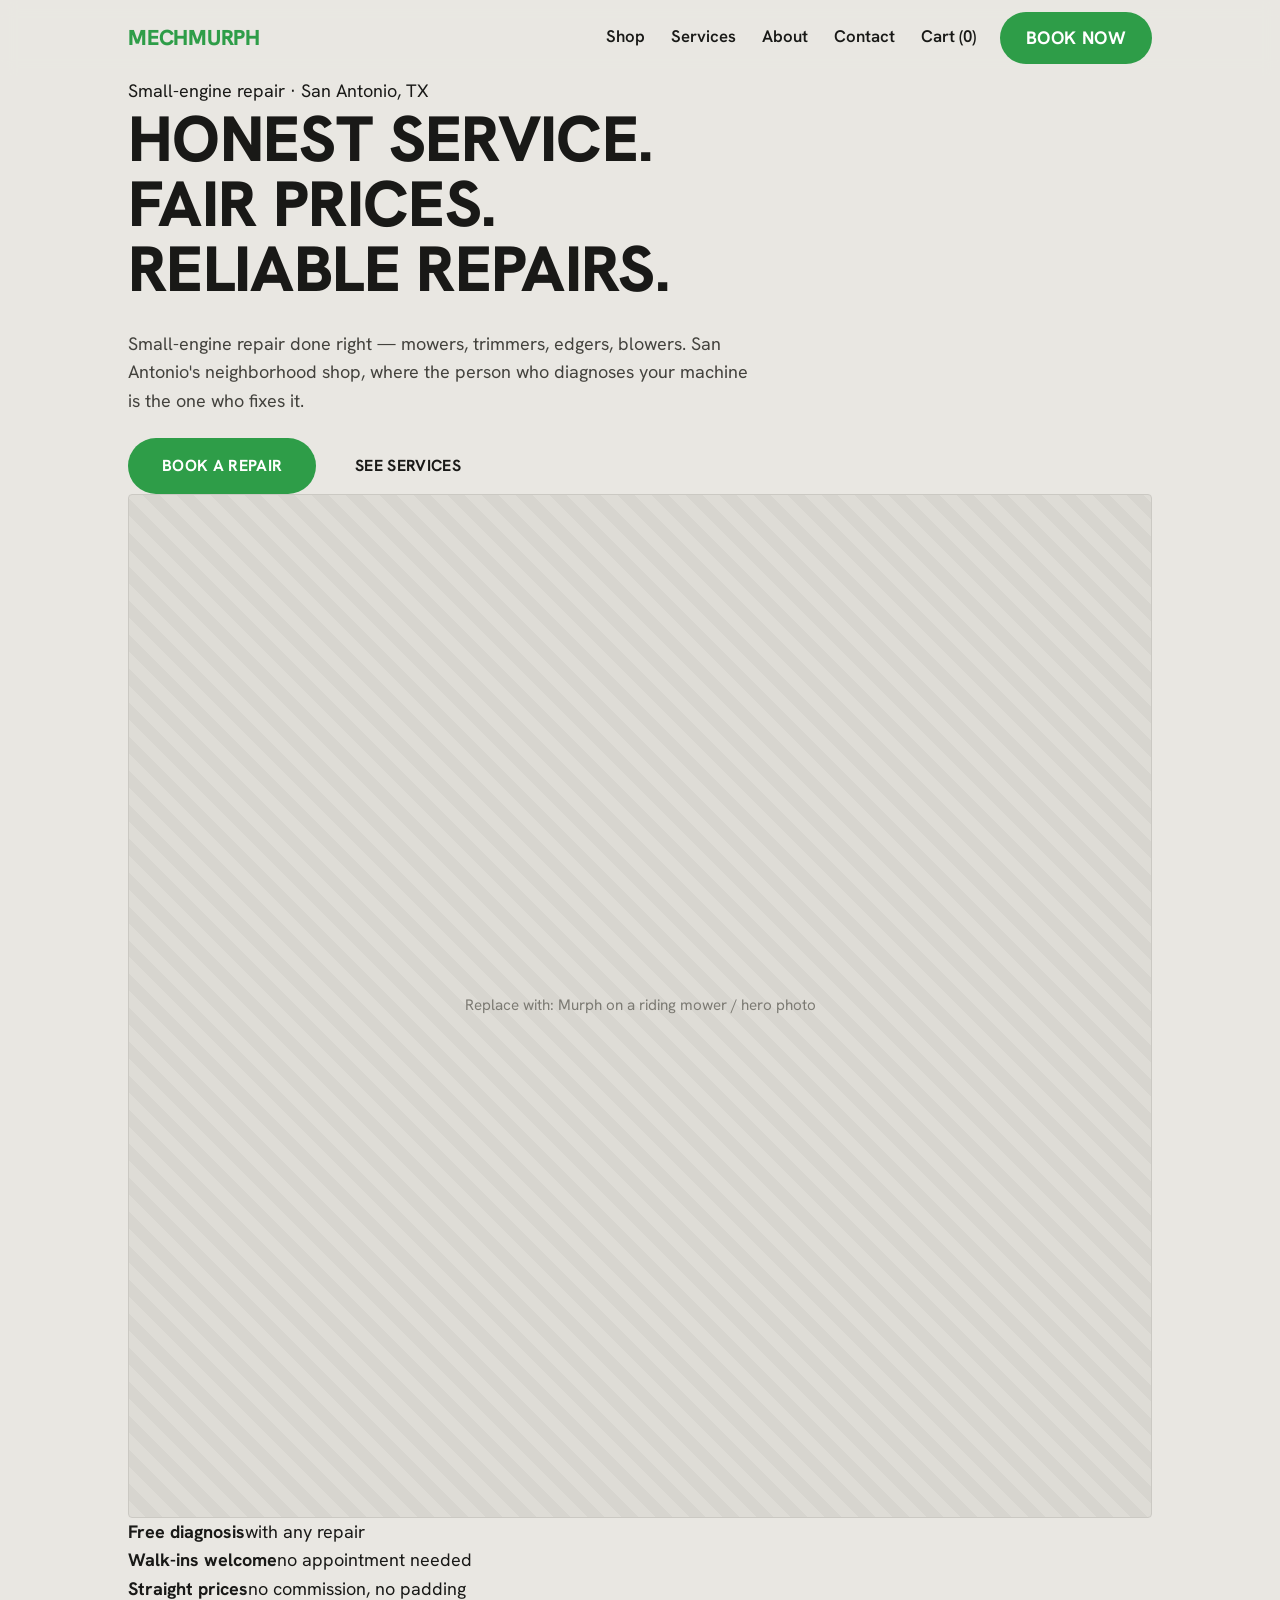
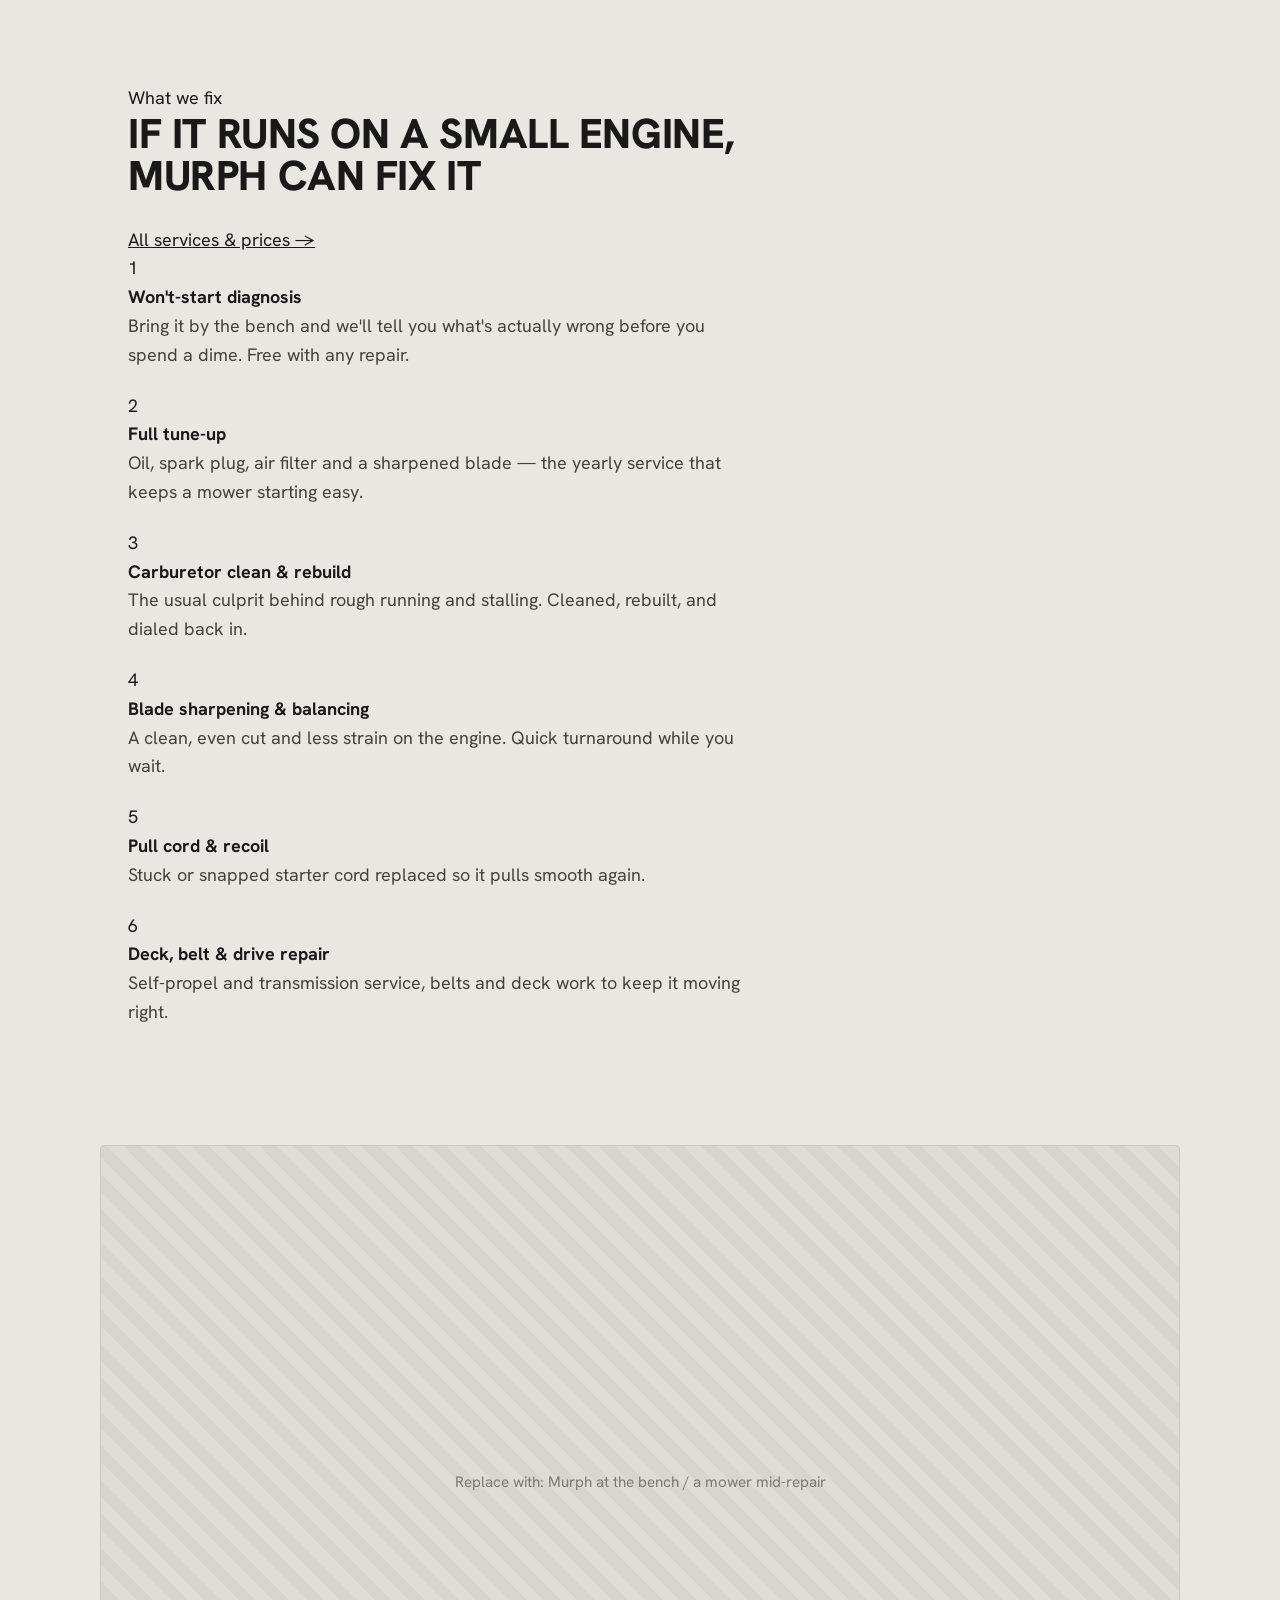
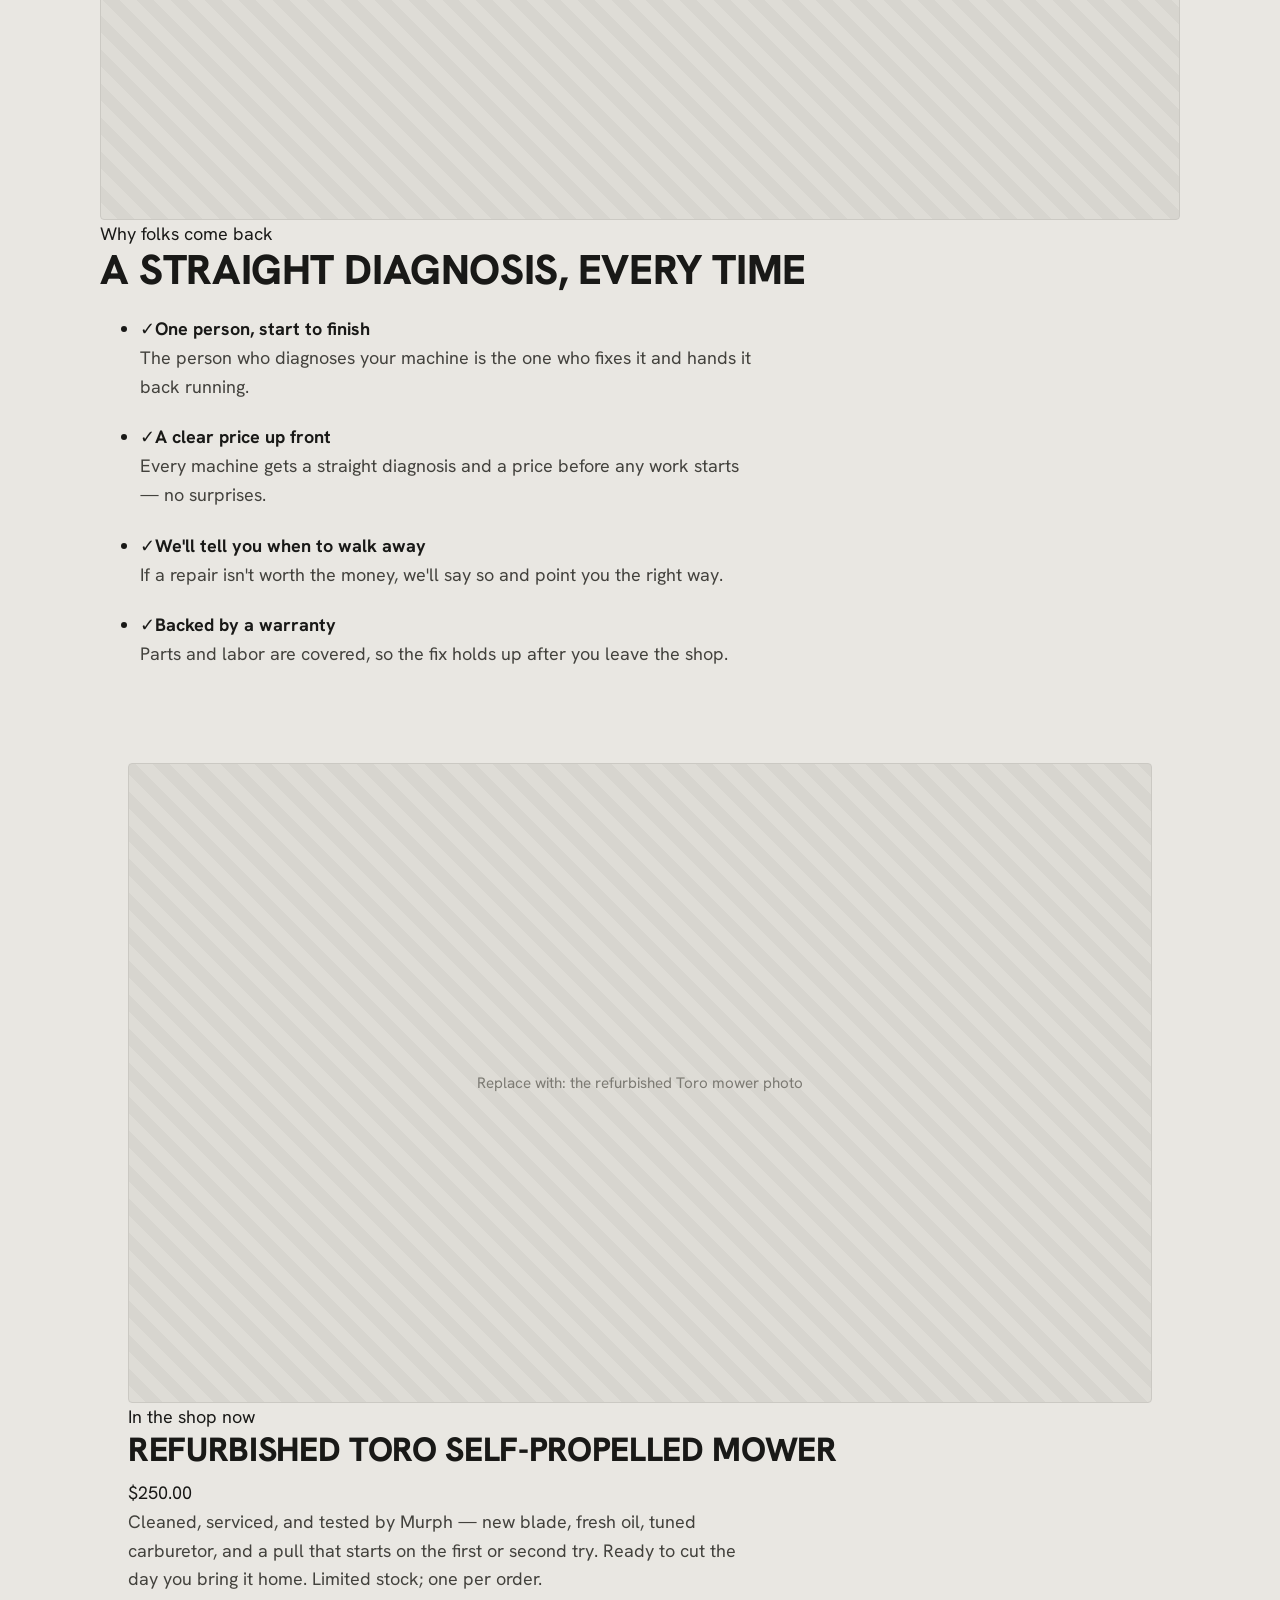
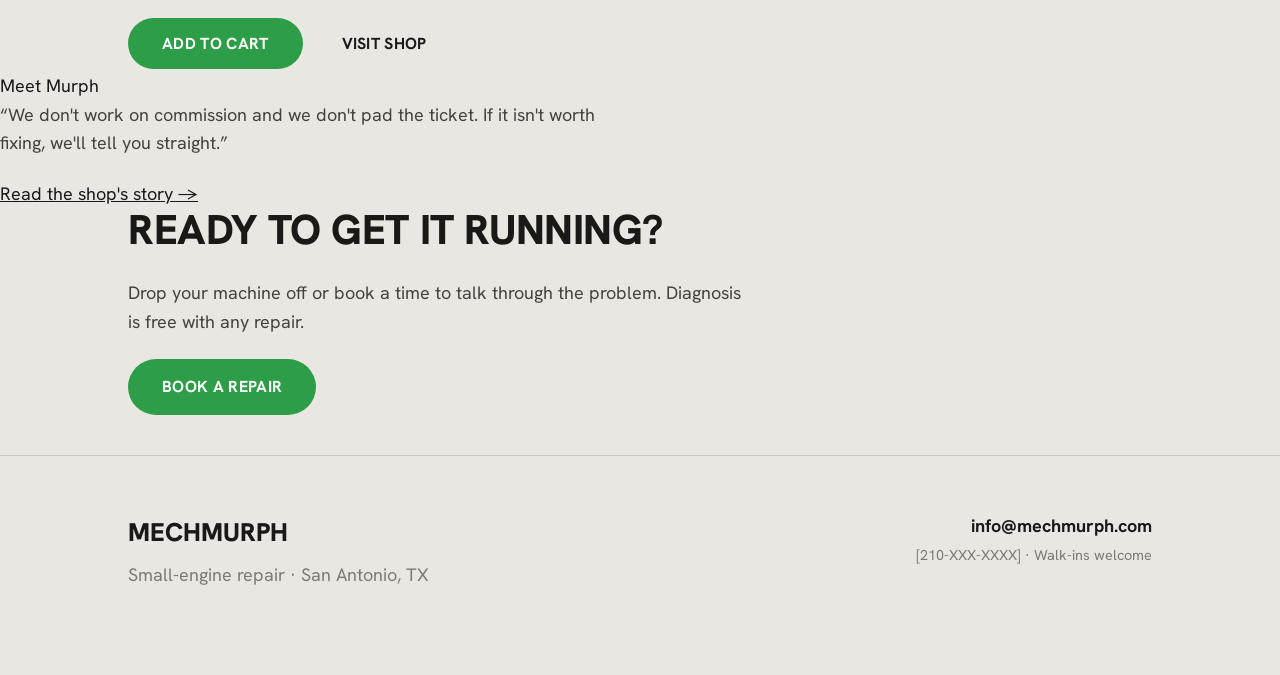
==== index.html @ 06e9da21 "Add files via upload" ====
<!DOCTYPE html>
<html lang="en">
<head>
  <meta charset="UTF-8" />
  <meta name="viewport" content="width=device-width, initial-scale=1.0" />
  <title>MechMurph — Small Engine Repair · San Antonio, TX</title>
  <meta name="description" content="Honest small-engine repair in San Antonio. Mowers, trimmers, blowers — fair prices, reliable work. Book a repair with Murph." />
  <link rel="preconnect" href="https://fonts.googleapis.com" />
  <link rel="preconnect" href="https://fonts.gstatic.com" crossorigin />
  <link href="https://fonts.googleapis.com/css2?family=Hanken+Grotesk:wght@400;500;600;700;800;900&display=swap" rel="stylesheet" />
  <link rel="stylesheet" href="css/styles.css" />
</head>
<body>

  <!-- ===== HEADER (same on every page) ===== -->
  <header class="site-header">
    <div class="header-inner">
      <a class="brand is-active" href="index.html">MECHMURPH</a>
      <nav class="nav" id="nav">
        <a href="shop.html">Shop</a>
        <a href="services.html">Services</a>
        <a href="about.html">About</a>
        <a href="contact.html">Contact</a>
        <a class="cart-link" href="cart.html">Cart (0)</a>
      </nav>
      <a class="btn-book" href="appointments.html">Book now</a>
      <button class="menu-toggle" data-menu-toggle aria-label="Menu" aria-expanded="false">&#9776;</button>
    </div>
  </header>

  <!-- ===== HERO ===== -->
  <section class="hero wrap">
    <div class="hero-grid">
      <div>
        <span class="badge">Small-engine repair · San Antonio, TX</span>
        <h1>Honest service.<br />Fair prices.<br /><span class="accent">Reliable repairs.</span></h1>
        <p class="hero-lead">Small-engine repair done right — mowers, trimmers, edgers, blowers. San Antonio's neighborhood shop, where the person who diagnoses your machine is the one who fixes it.</p>
        <div class="btn-row">
          <a class="btn btn-green" href="appointments.html">Book a repair</a>
          <a class="btn btn-outline" href="services.html">See services</a>
        </div>
      </div>
      <div class="hero-photo">
        <div class="photo square" role="img" aria-label="Photo placeholder">Replace with: Murph on a riding mower / hero photo</div>
      </div>
    </div>
  </section>

  <!-- ===== TRUST BAR ===== -->
  <section class="trust-bar">
    <div class="wrap trust-grid">
      <div class="trust-item"><strong>Free diagnosis</strong><span>with any repair</span></div>
      <div class="trust-item"><strong>Walk-ins welcome</strong><span>no appointment needed</span></div>
      <div class="trust-item"><strong>Straight prices</strong><span>no commission, no padding</span></div>
    </div>
  </section>

  <!-- ===== SERVICES ===== -->
  <section class="wrap" style="padding:80px 28px 24px;">
    <div class="sec-head">
      <div>
        <div class="eyebrow">What we fix</div>
        <h2>If it runs on a small engine,<br />Murph can fix it</h2>
      </div>
      <a class="sec-link" href="services.html">All services &amp; prices →</a>
    </div>
    <div class="card-grid">
      <div class="card"><div class="card-mark">1</div><strong>Won't-start diagnosis</strong><p>Bring it by the bench and we'll tell you what's actually wrong before you spend a dime. Free with any repair.</p></div>
      <div class="card"><div class="card-mark">2</div><strong>Full tune-up</strong><p>Oil, spark plug, air filter and a sharpened blade — the yearly service that keeps a mower starting easy.</p></div>
      <div class="card"><div class="card-mark">3</div><strong>Carburetor clean &amp; rebuild</strong><p>The usual culprit behind rough running and stalling. Cleaned, rebuilt, and dialed back in.</p></div>
      <div class="card"><div class="card-mark">4</div><strong>Blade sharpening &amp; balancing</strong><p>A clean, even cut and less strain on the engine. Quick turnaround while you wait.</p></div>
      <div class="card"><div class="card-mark">5</div><strong>Pull cord &amp; recoil</strong><p>Stuck or snapped starter cord replaced so it pulls smooth again.</p></div>
      <div class="card"><div class="card-mark">6</div><strong>Deck, belt &amp; drive repair</strong><p>Self-propel and transmission service, belts and deck work to keep it moving right.</p></div>
    </div>
  </section>

  <!-- ===== WHY MURPH ===== -->
  <section class="wrap section">
    <div class="why-grid">
      <div class="photo" role="img" aria-label="Photo placeholder">Replace with: Murph at the bench / a mower mid-repair</div>
      <div>
        <div class="eyebrow">Why folks come back</div>
        <h2 style="margin-bottom:24px;">A straight diagnosis, every time</h2>
        <ul class="why-list">
          <li><span class="check">✓</span><span><strong>One person, start to finish</strong><p>The person who diagnoses your machine is the one who fixes it and hands it back running.</p></span></li>
          <li><span class="check">✓</span><span><strong>A clear price up front</strong><p>Every machine gets a straight diagnosis and a price before any work starts — no surprises.</p></span></li>
          <li><span class="check">✓</span><span><strong>We'll tell you when to walk away</strong><p>If a repair isn't worth the money, we'll say so and point you the right way.</p></span></li>
          <li><span class="check">✓</span><span><strong>Backed by a warranty</strong><p>Parts and labor are covered, so the fix holds up after you leave the shop.</p></span></li>
        </ul>
      </div>
    </div>
  </section>

  <!-- ===== FEATURED PRODUCT ===== -->
  <section class="feature-band">
    <div class="wrap feature-grid">
      <div class="photo" role="img" aria-label="Product photo placeholder">Replace with: the refurbished Toro mower photo</div>
      <div>
        <div class="eyebrow">In the shop now</div>
        <h2 style="font-size:clamp(1.6rem,2.8vw,2.1rem);margin-bottom:12px;line-height:1.05;">Refurbished Toro Self-Propelled Mower</h2>
        <div class="feature-price">$250.00</div>
        <p>Cleaned, serviced, and tested by Murph — new blade, fresh oil, tuned carburetor, and a pull that starts on the first or second try. Ready to cut the day you bring it home. Limited stock; one per order.</p>
        <div class="btn-row">
          <button class="btn btn-green" type="button" data-add-to-cart="toro-refurb">Add to cart</button>
          <a class="btn btn-outline" href="shop.html">Visit shop</a>
        </div>
      </div>
    </div>
  </section>

  <!-- ===== ABOUT TEASER ===== -->
  <section class="quote-sec">
    <div class="eyebrow">Meet Murph</div>
    <p class="quote">“We don't work on commission and we don't pad the ticket. If it isn't worth fixing, we'll tell you straight.”</p>
    <a class="sec-link" href="about.html">Read the shop's story →</a>
  </section>

  <!-- ===== CTA BAND ===== -->
  <section class="cta-band">
    <div class="wrap cta-grid">
      <div>
        <h2>Ready to get it running?</h2>
        <p>Drop your machine off or book a time to talk through the problem. Diagnosis is free with any repair.</p>
      </div>
      <div class="btn-row">
        <a class="btn btn-green" href="appointments.html">Book a repair</a>
      </div>
    </div>
  </section>

  <!-- ===== FOOTER (same on every page) ===== -->
  <footer class="site-footer">
    <div class="wrap footer-inner">
      <div>
        <div class="footer-brand">MechMurph</div>
        <p>Small-engine repair · San Antonio, TX</p>
      </div>
      <div class="footer-contact">
        <a href="mailto:info@mechmurph.com">info@mechmurph.com</a><br />
        <span class="small">[210-XXX-XXXX] &middot; Walk-ins welcome</span>
      </div>
    </div>
  </footer>

  <script src="js/main.js"></script>
</body>
</html>
---- css/styles.css ----
/* =========================================================
   MechMurph — shared styles
   Edit colors and fonts here once; every page updates.
   ========================================================= */

:root {
  --bg:        #e9e7e2;   /* warm light grey page background */
  --ink:       #191917;   /* near-black text + headlines     */
  --ink-soft:  #43423d;   /* body paragraphs                 */
  --muted:     #7c7a73;   /* captions, footnotes             */
  --green:     #2e9d48;   /* MechMurph green (buttons/brand) */
  --green-dark:#25823b;   /* hover state                     */
  --line:      #cbc9c3;   /* hairlines + input borders       */
  --white:     #ffffff;   /* cards / panels                  */
  --hero-text: #f3f1ec;   /* big light hero words            */

  --wrap: 1080px;         /* content column width            */
  --header-h: 76px;
}

/* ---------- base ---------- */
* { box-sizing: border-box; }

html { scroll-behavior: smooth; }

body {
  margin: 0;
  background: var(--bg);
  color: var(--ink);
  font-family: "Hanken Grotesk", system-ui, -apple-system, sans-serif;
  font-size: 18px;
  line-height: 1.6;
  -webkit-font-smoothing: antialiased;
}

img { max-width: 100%; display: block; }

a { color: inherit; }

.wrap {
  width: 100%;
  max-width: var(--wrap);
  margin: 0 auto;
  padding: 0 28px;
}

/* ---------- headings ---------- */
h1, h2 {
  font-weight: 800;
  letter-spacing: -0.01em;
  line-height: 1.02;
  text-transform: uppercase;
  margin: 0 0 28px;
}

h1 { font-size: clamp(2.4rem, 5.5vw, 4rem); }
h2 { font-size: clamp(1.8rem, 3.5vw, 2.6rem); }

p { color: var(--ink-soft); margin: 0 0 22px; max-width: 62ch; }

/* =========================================================
   HEADER  (this markup is duplicated on every page)
   ========================================================= */
.site-header {
  position: sticky;
  top: 0;
  z-index: 40;
  background: color-mix(in srgb, var(--bg) 88%, transparent);
  backdrop-filter: blur(8px);
  border-bottom: 1px solid transparent;
}
.header-inner {
  max-width: var(--wrap);
  margin: 0 auto;
  padding: 0 28px;
  height: var(--header-h);
  display: flex;
  align-items: center;
  justify-content: space-between;
  gap: 24px;
}
.brand {
  font-weight: 800;
  font-size: 1.35rem;
  letter-spacing: -0.01em;
  text-decoration: none;
  color: var(--ink);
}
.brand.is-active { color: var(--green); }

.nav {
  display: flex;
  align-items: center;
  gap: 26px;
  margin-left: auto;
}
.nav a {
  text-decoration: none;
  font-weight: 600;
  font-size: 1.05rem;
  color: var(--ink);
  padding-bottom: 2px;
  border-bottom: 2px solid transparent;
}
.nav a:hover { border-bottom-color: var(--ink); }
.nav a.current { border-bottom-color: var(--ink); }

.cart-link { white-space: nowrap; }

/* green BOOK NOW pill */
.btn-book {
  display: inline-block;
  background: var(--green);
  color: #fff;
  text-decoration: none;
  font-weight: 700;
  text-transform: uppercase;
  letter-spacing: 0.02em;
  padding: 12px 26px;
  border-radius: 999px;
  white-space: nowrap;
}
.btn-book:hover { background: var(--green-dark); }

/* mobile menu toggle */
.menu-toggle {
  display: none;
  background: none;
  border: 0;
  font-size: 1.6rem;
  line-height: 1;
  cursor: pointer;
  color: var(--ink);
}

/* =========================================================
   BUTTONS
   ========================================================= */
.btn {
  display: inline-block;
  border: 0;
  cursor: pointer;
  font-family: inherit;
  font-weight: 700;
  text-transform: uppercase;
  letter-spacing: 0.02em;
  text-decoration: none;
  padding: 15px 34px;
  border-radius: 999px;
  font-size: 1rem;
}
.btn-green { background: var(--green); color: #fff; }
.btn-green:hover { background: var(--green-dark); }
.btn-dark { background: #6f6d67; color: #fff; }
.btn-dark:hover { background: #5b5952; }

/* =========================================================
   SECTIONS / LAYOUT
   ========================================================= */
.section { padding: 72px 0; }
.section-tight { padding: 48px 0; }

.lede { font-size: 1.15rem; max-width: 60ch; }

/* photo placeholder — swap the inner <img> or the whole block
   for your own photo. Styled so the layout looks right empty. */
.photo {
  width: 100%;
  aspect-ratio: 16 / 10;
  background:
    repeating-linear-gradient(45deg, #dedcd6 0 12px, #d7d5cf 12px 24px);
  border: 1px solid var(--line);
  border-radius: 4px;
  display: flex;
  align-items: center;
  justify-content: center;
  text-align: center;
  color: var(--muted);
  font-size: 0.95rem;
  padding: 24px;
}
.photo.square { aspect-ratio: 1 / 1; }
.photo img { width: 100%; height: 100%; object-fit: cover; border-radius: 4px; }

/* =========================================================
   HOME
   ========================================================= */
.home-hero {
  padding: 40px 0 96px;
  text-align: center;
}
.home-hero .photo {
  max-width: 360px;
  margin: 8px auto 90px;
  aspect-ratio: 1 / 1;
}
.hero-lines {
  display: flex;
  flex-direction: column;
  gap: 56px;
  align-items: center;
}
.hero-lines span {
  font-weight: 800;
  text-transform: uppercase;
  font-size: clamp(2rem, 6vw, 3.4rem);
  color: var(--hero-text);
  letter-spacing: 0.01em;
  text-shadow: 0 1px 0 rgba(0,0,0,0.04);
}
.hero-sub {
  margin-top: 64px;
  color: var(--ink-soft);
  font-size: 1.1rem;
}
.hero-cta { margin-top: 28px; }

/* =========================================================
   SERVICES / ABOUT (headline + prose + image)
   ========================================================= */
.prose-block { max-width: 760px; }
.prose-block p { font-size: 1.12rem; }

.service-list {
  list-style: none;
  padding: 0;
  margin: 34px 0 0;
  border-top: 1px solid var(--line);
  max-width: 640px;
}
.service-list li {
  display: flex;
  justify-content: space-between;
  gap: 20px;
  padding: 16px 0;
  border-bottom: 1px solid var(--line);
}
.service-list .price {
  font-weight: 700;
  white-space: nowrap;
  color: var(--ink);
}

.signature {
  margin-top: 32px;
  font-weight: 800;
  text-transform: uppercase;
}
.signature span {
  display: block;
  font-weight: 600;
  text-transform: none;
  color: var(--muted);
  font-size: 0.95rem;
  margin-top: 2px;
}

/* =========================================================
   SHOP
   ========================================================= */
.product { max-width: 720px; margin: 0 auto; }
.product .photo { aspect-ratio: 4 / 3; margin-bottom: 26px; }
.product h2 { margin-bottom: 8px; }
.product .price { font-size: 1.4rem; font-weight: 700; margin: 0 0 24px; }
.product p { margin-bottom: 28px; }

/* =========================================================
   CONTACT FORM
   ========================================================= */
.form { max-width: 720px; margin-top: 20px; }
.field { margin-bottom: 26px; }
.field label {
  display: block;
  font-weight: 700;
  margin-bottom: 8px;
}
.field .req { color: var(--muted); font-weight: 400; }
.field input,
.field textarea {
  width: 100%;
  font-family: inherit;
  font-size: 1rem;
  padding: 16px 18px;
  background: transparent;
  border: 1px solid var(--ink);
  border-radius: 26px;
  color: var(--ink);
}
.field textarea { border-radius: 20px; min-height: 170px; resize: vertical; }
.field input:focus,
.field textarea:focus { outline: 2px solid var(--green); outline-offset: 1px; }
.field-row { display: flex; gap: 20px; }
.field-row .field { flex: 1; }

/* =========================================================
   APPOINTMENTS
   ========================================================= */
.appt-panel {
  background: var(--white);
  border-radius: 6px;
  padding: 34px;
  margin-top: 36px;
  box-shadow: 0 1px 0 var(--line);
}
.appt-panel h3 {
  text-align: center;
  font-weight: 700;
  margin: 0 0 24px;
}
.appt-row {
  display: flex;
  align-items: center;
  justify-content: space-between;
  gap: 20px;
  padding: 22px 4px;
  border-top: 1px solid var(--line);
}
.appt-row:first-of-type { border-top: 0; }
.appt-row .meta strong { display: block; font-size: 1.1rem; }
.appt-row .meta span { color: var(--muted); }
.appt-row .book {
  background: none;
  border: 0;
  cursor: pointer;
  font-family: inherit;
  font-weight: 700;
  letter-spacing: 0.05em;
  text-transform: uppercase;
  color: var(--muted);
  font-size: 0.85rem;
}
.appt-row .book:hover { color: var(--ink); }

/* =========================================================
   CART
   ========================================================= */
.cart-item {
  display: grid;
  grid-template-columns: 120px 1fr auto;
  gap: 24px;
  align-items: center;
  padding: 24px 0;
  border-bottom: 1px solid var(--line);
}
.cart-item .photo { aspect-ratio: 1/1; width: 120px; }
.cart-item .qty { color: var(--muted); font-size: 0.9rem; margin-top: 4px; }
.cart-item .line-price { font-weight: 700; }
.cart-totals {
  display: flex;
  justify-content: space-between;
  align-items: center;
  margin: 28px 0;
}
.cart-totals .label { font-weight: 600; }
.cart-totals .amount { font-size: 1.6rem; font-weight: 800; }
.cart-actions { text-align: right; }

/* =========================================================
   FOOTER
   ========================================================= */
.site-footer {
  border-top: 1px solid var(--line);
  padding: 56px 0 64px;
  margin-top: 40px;
}
.footer-inner {
  display: flex;
  flex-wrap: wrap;
  gap: 32px;
  justify-content: space-between;
}
.footer-brand { font-weight: 800; font-size: 1.6rem; text-transform: uppercase; }
.footer-brand + p { color: var(--muted); margin-top: 8px; }
.footer-contact { text-align: right; }
.footer-contact a { text-decoration: none; font-weight: 700; }
.footer-contact .small { color: var(--muted); font-weight: 400; font-size: 0.9rem; }

/* =========================================================
   MOBILE
   ========================================================= */
@media (max-width: 760px) {
  .menu-toggle { display: block; order: 3; }
  .nav {
    position: fixed;
    inset: var(--header-h) 0 auto 0;
    background: var(--bg);
    flex-direction: column;
    align-items: flex-start;
    gap: 20px;
    padding: 24px 28px 32px;
    border-bottom: 1px solid var(--line);
    display: none;
  }
  .nav.open { display: flex; }
  .field-row { flex-direction: column; gap: 0; }
  .cart-item { grid-template-columns: 90px 1fr; }
  .cart-item .line-price { grid-column: 2; }
  .footer-inner { flex-direction: column; }
  .footer-contact { text-align: left; }
}

/* accessibility: respect reduced motion */
@media (prefers-reduced-motion: reduce) {
  html { scroll-behavior: auto; }
}
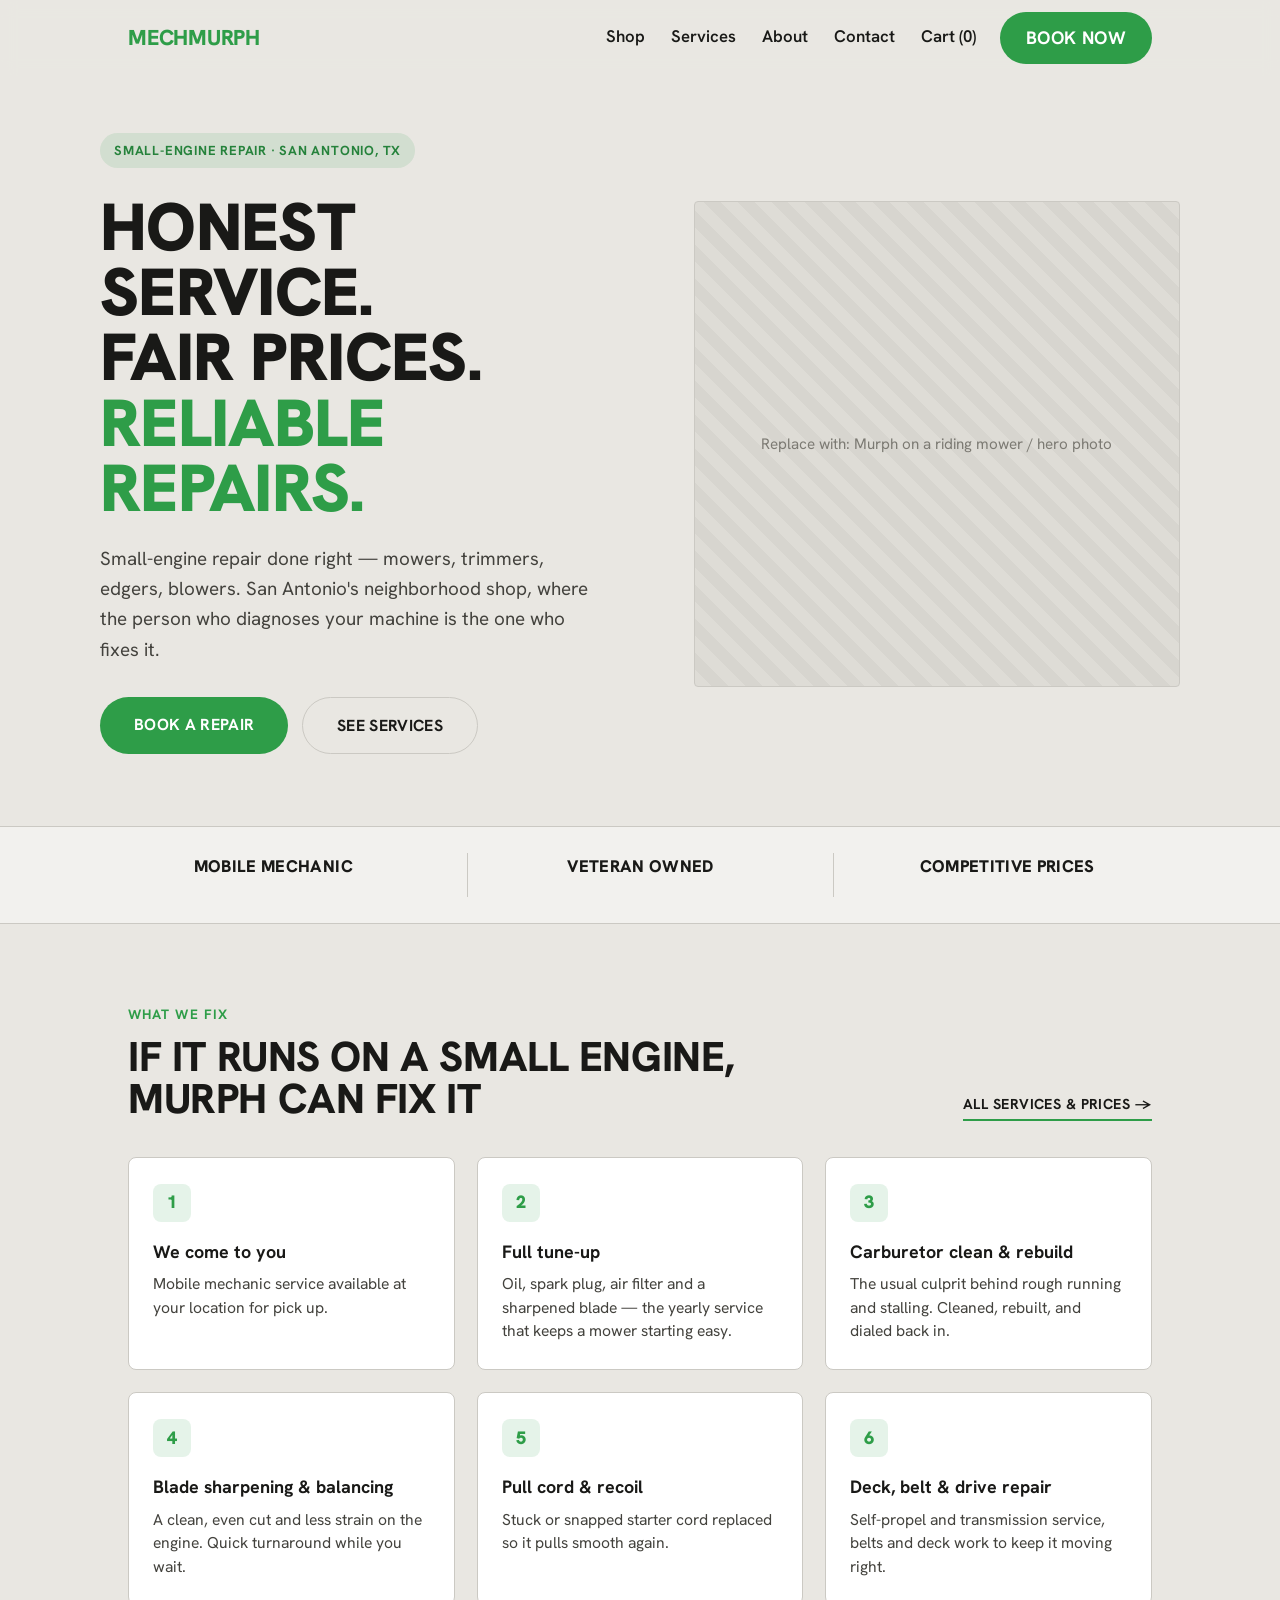
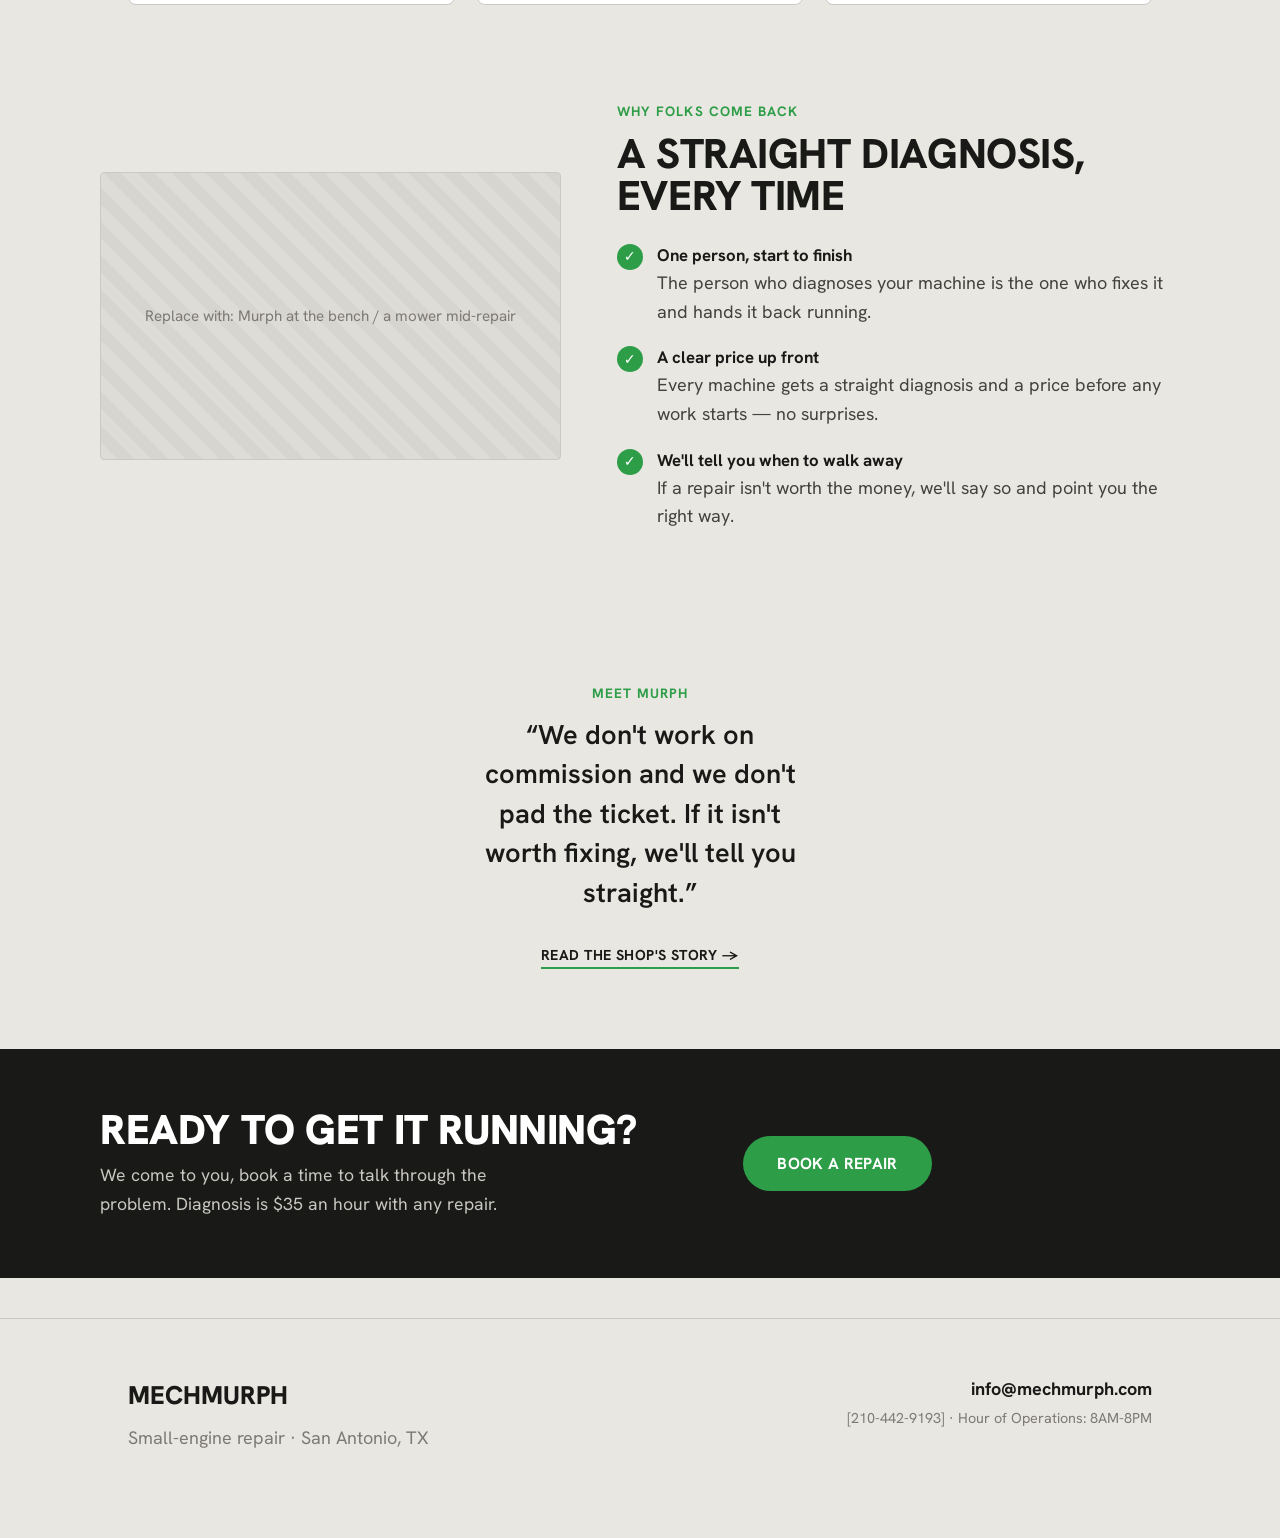
==== commit 14ae0133: "Add files via upload" ====
--- a/index.html
+++ b/index.html
@@ -49,9 +49,9 @@
   <!-- ===== TRUST BAR ===== -->
   <section class="trust-bar">
     <div class="wrap trust-grid">
-      <div class="trust-item"><strong>Free diagnosis</strong><span>with any repair</span></div>
-      <div class="trust-item"><strong>Walk-ins welcome</strong><span>no appointment needed</span></div>
-      <div class="trust-item"><strong>Straight prices</strong><span>no commission, no padding</span></div>
+      <div class="trust-item"><strong>Mobile Mechanic</strong><span></span></div>
+      <div class="trust-item"><strong>Veteran Owned</strong><span> </span></div>
+      <div class="trust-item"><strong>Competitive Prices<Pre></Pre></strong><span></span></div>
     </div>
   </section>
 
@@ -65,7 +65,7 @@
       <a class="sec-link" href="services.html">All services &amp; prices →</a>
     </div>
     <div class="card-grid">
-      <div class="card"><div class="card-mark">1</div><strong>Won't-start diagnosis</strong><p>Bring it by the bench and we'll tell you what's actually wrong before you spend a dime. Free with any repair.</p></div>
+      <div class="card"><div class="card-mark">1</div><strong>We come to you</strong><p>Mobile mechanic service available at your location for pick up.</p></div>
       <div class="card"><div class="card-mark">2</div><strong>Full tune-up</strong><p>Oil, spark plug, air filter and a sharpened blade — the yearly service that keeps a mower starting easy.</p></div>
       <div class="card"><div class="card-mark">3</div><strong>Carburetor clean &amp; rebuild</strong><p>The usual culprit behind rough running and stalling. Cleaned, rebuilt, and dialed back in.</p></div>
       <div class="card"><div class="card-mark">4</div><strong>Blade sharpening &amp; balancing</strong><p>A clean, even cut and less strain on the engine. Quick turnaround while you wait.</p></div>
@@ -85,28 +85,14 @@
           <li><span class="check">✓</span><span><strong>One person, start to finish</strong><p>The person who diagnoses your machine is the one who fixes it and hands it back running.</p></span></li>
           <li><span class="check">✓</span><span><strong>A clear price up front</strong><p>Every machine gets a straight diagnosis and a price before any work starts — no surprises.</p></span></li>
           <li><span class="check">✓</span><span><strong>We'll tell you when to walk away</strong><p>If a repair isn't worth the money, we'll say so and point you the right way.</p></span></li>
-          <li><span class="check">✓</span><span><strong>Backed by a warranty</strong><p>Parts and labor are covered, so the fix holds up after you leave the shop.</p></span></li>
+          
         </ul>
       </div>
     </div>
   </section>
 
   <!-- ===== FEATURED PRODUCT ===== -->
-  <section class="feature-band">
-    <div class="wrap feature-grid">
-      <div class="photo" role="img" aria-label="Product photo placeholder">Replace with: the refurbished Toro mower photo</div>
-      <div>
-        <div class="eyebrow">In the shop now</div>
-        <h2 style="font-size:clamp(1.6rem,2.8vw,2.1rem);margin-bottom:12px;line-height:1.05;">Refurbished Toro Self-Propelled Mower</h2>
-        <div class="feature-price">$250.00</div>
-        <p>Cleaned, serviced, and tested by Murph — new blade, fresh oil, tuned carburetor, and a pull that starts on the first or second try. Ready to cut the day you bring it home. Limited stock; one per order.</p>
-        <div class="btn-row">
-          <button class="btn btn-green" type="button" data-add-to-cart="toro-refurb">Add to cart</button>
-          <a class="btn btn-outline" href="shop.html">Visit shop</a>
-        </div>
-      </div>
-    </div>
-  </section>
+
 
   <!-- ===== ABOUT TEASER ===== -->
   <section class="quote-sec">
@@ -120,7 +106,7 @@
     <div class="wrap cta-grid">
       <div>
         <h2>Ready to get it running?</h2>
-        <p>Drop your machine off or book a time to talk through the problem. Diagnosis is free with any repair.</p>
+        <p>We come to you, book a time to talk through the problem. Diagnosis is $35 an hour with any repair.</p>
       </div>
       <div class="btn-row">
         <a class="btn btn-green" href="appointments.html">Book a repair</a>
@@ -137,7 +123,7 @@
       </div>
       <div class="footer-contact">
         <a href="mailto:info@mechmurph.com">info@mechmurph.com</a><br />
-        <span class="small">[210-XXX-XXXX] &middot; Walk-ins welcome</span>
+        <span class="small">[210-442-9193] &middot; Hour of Operations: 8AM-8PM</span>
       </div>
     </div>
   </footer>
--- a/css/styles.css
+++ b/css/styles.css
@@ -399,6 +399,252 @@
   .footer-contact { text-align: left; }
 }
 
+/* =========================================================
+   HOME — REDESIGN
+   ========================================================= */
+.badge {
+  display: inline-flex;
+  align-items: center;
+  gap: 8px;
+  background: color-mix(in srgb, var(--green) 12%, transparent);
+  color: var(--green-dark);
+  font-weight: 700;
+  font-size: 0.82rem;
+  text-transform: uppercase;
+  letter-spacing: 0.06em;
+  padding: 7px 14px;
+  border-radius: 999px;
+  margin-bottom: 26px;
+}
+
+.eyebrow {
+  color: var(--green);
+  font-weight: 700;
+  font-size: 0.85rem;
+  text-transform: uppercase;
+  letter-spacing: 0.08em;
+  margin-bottom: 10px;
+}
+
+.hero {
+  padding: 56px 0 72px;
+}
+.hero-grid {
+  display: grid;
+  grid-template-columns: 1.05fr 0.95fr;
+  gap: 56px;
+  align-items: center;
+}
+.hero h1 {
+  line-height: 0.98;
+  margin: 0 0 24px;
+  font-weight: 900;
+  font-size: clamp(2.6rem, 5.2vw, 4.2rem);
+}
+.hero h1 .accent { color: var(--green); }
+.hero-lead {
+  color: var(--ink-soft);
+  font-size: 1.18rem;
+  max-width: 46ch;
+  margin: 0 0 32px;
+}
+.btn-row { display: flex; flex-wrap: wrap; gap: 14px; }
+.btn-outline {
+  background: transparent;
+  color: var(--ink);
+  border: 1.5px solid var(--line);
+}
+.btn-outline:hover { border-color: var(--ink); }
+
+/* trust bar */
+.trust-bar {
+  border-top: 1px solid var(--line);
+  border-bottom: 1px solid var(--line);
+  background: color-mix(in srgb, var(--white) 40%, transparent);
+}
+.trust-grid {
+  display: grid;
+  grid-template-columns: repeat(3, 1fr);
+  gap: 20px;
+  padding: 26px 0;
+}
+.trust-item { text-align: center; }
+.trust-item + .trust-item { border-left: 1px solid var(--line); }
+.trust-item strong {
+  display: block;
+  font-weight: 800;
+  font-size: 1.05rem;
+  text-transform: uppercase;
+  letter-spacing: 0.02em;
+}
+.trust-item span { color: var(--muted); font-size: 0.95rem; }
+
+/* section head */
+.sec-head {
+  display: flex;
+  align-items: flex-end;
+  justify-content: space-between;
+  gap: 24px;
+  flex-wrap: wrap;
+  margin-bottom: 36px;
+}
+.sec-head h2 { margin: 0; line-height: 1.02; }
+.sec-link {
+  text-decoration: none;
+  font-weight: 700;
+  text-transform: uppercase;
+  letter-spacing: 0.03em;
+  font-size: 0.9rem;
+  color: var(--ink);
+  border-bottom: 2px solid var(--green);
+  padding-bottom: 3px;
+  white-space: nowrap;
+}
+
+/* service cards */
+.card-grid {
+  display: grid;
+  grid-template-columns: repeat(3, 1fr);
+  gap: 22px;
+}
+.card {
+  background: var(--white);
+  border: 1px solid var(--line);
+  border-radius: 8px;
+  padding: 26px 24px;
+}
+.card-mark {
+  width: 38px;
+  height: 38px;
+  border-radius: 8px;
+  background: color-mix(in srgb, var(--green) 12%, transparent);
+  color: var(--green);
+  display: flex;
+  align-items: center;
+  justify-content: center;
+  font-weight: 900;
+  margin-bottom: 16px;
+}
+.card strong { display: block; font-size: 1.12rem; margin-bottom: 6px; }
+.card p { color: var(--ink-soft); font-size: 0.98rem; line-height: 1.5; margin: 0; }
+
+/* why-grid */
+.why-grid {
+  display: grid;
+  grid-template-columns: 0.9fr 1.1fr;
+  gap: 56px;
+  align-items: center;
+}
+.why-list { list-style: none; padding: 0; margin: 0; display: flex; flex-direction: column; gap: 18px; }
+.why-list li { display: flex; gap: 14px; align-items: flex-start; }
+.check {
+  flex: none;
+  width: 26px;
+  height: 26px;
+  border-radius: 999px;
+  background: var(--green);
+  color: #fff;
+  display: flex;
+  align-items: center;
+  justify-content: center;
+  font-weight: 900;
+  font-size: 0.9rem;
+  margin-top: 2px;
+}
+.why-list strong { display: block; font-size: 1.05rem; }
+.why-list p { margin: 0; }
+
+/* feature band */
+.feature-band {
+  background: color-mix(in srgb, var(--white) 50%, transparent);
+  border-top: 1px solid var(--line);
+  border-bottom: 1px solid var(--line);
+}
+.feature-grid {
+  display: grid;
+  grid-template-columns: 1fr 1fr;
+  gap: 56px;
+  align-items: center;
+  padding: 72px 0;
+}
+.feature-grid .photo { aspect-ratio: 4/3; }
+.feature-price { font-size: 1.5rem; font-weight: 800; margin: 0 0 18px; }
+
+/* quote */
+.quote-sec { max-width: 900px; margin: 0 auto; padding: 80px 28px; text-align: center; }
+.quote {
+  color: var(--ink);
+  font-size: clamp(1.25rem, 2.4vw, 1.7rem);
+  line-height: 1.45;
+  font-weight: 600;
+  margin: 0 auto 28px;
+  max-width: 24ch;
+}
+
+/* dark CTA band */
+.cta-band { background: var(--ink); color: #f3f1ec; }
+.cta-grid {
+  display: grid;
+  grid-template-columns: 1.4fr 1fr;
+  gap: 32px;
+  align-items: center;
+  padding: 60px 0;
+}
+.cta-band h2 { margin: 0 0 10px; color: #fff; font-weight: 900; }
+.cta-band p { color: #c9c7c1; margin: 0; font-size: 1.1rem; max-width: 44ch; }
+
+/* =========================================================
+   CART — controls
+   ========================================================= */
+.cart-item-note { color: var(--muted); font-size: 0.9rem; margin: 4px 0 12px; }
+.qty-controls { display: flex; align-items: center; gap: 10px; }
+.qty-btn {
+  width: 34px;
+  height: 34px;
+  border: 1px solid var(--line);
+  background: var(--white);
+  border-radius: 999px;
+  cursor: pointer;
+  font-family: inherit;
+  font-size: 1.1rem;
+  line-height: 1;
+  color: var(--ink);
+  display: flex;
+  align-items: center;
+  justify-content: center;
+}
+.qty-btn:hover { border-color: var(--ink); }
+.qty-value { min-width: 26px; text-align: center; font-weight: 700; }
+.remove-btn {
+  margin-left: 8px;
+  background: none;
+  border: 0;
+  cursor: pointer;
+  font-family: inherit;
+  font-weight: 700;
+  text-transform: uppercase;
+  letter-spacing: 0.04em;
+  font-size: 0.8rem;
+  color: var(--muted);
+}
+.remove-btn:hover { color: #b3261e; }
+.cart-empty { padding: 40px 0 20px; }
+.cart-empty p { font-size: 1.15rem; margin-bottom: 22px; }
+
+/* =========================================================
+   MOBILE — redesign sections
+   ========================================================= */
+@media (max-width: 860px) {
+  .hero-grid,
+  .why-grid,
+  .feature-grid,
+  .cta-grid { grid-template-columns: 1fr; gap: 32px; }
+  .card-grid,
+  .trust-grid { grid-template-columns: 1fr; }
+  .trust-item + .trust-item { border-left: 0; border-top: 1px solid var(--line); padding-top: 16px; }
+  .hero-photo { order: -1; }
+}
+
 /* accessibility: respect reduced motion */
 @media (prefers-reduced-motion: reduce) {
   html { scroll-behavior: auto; }
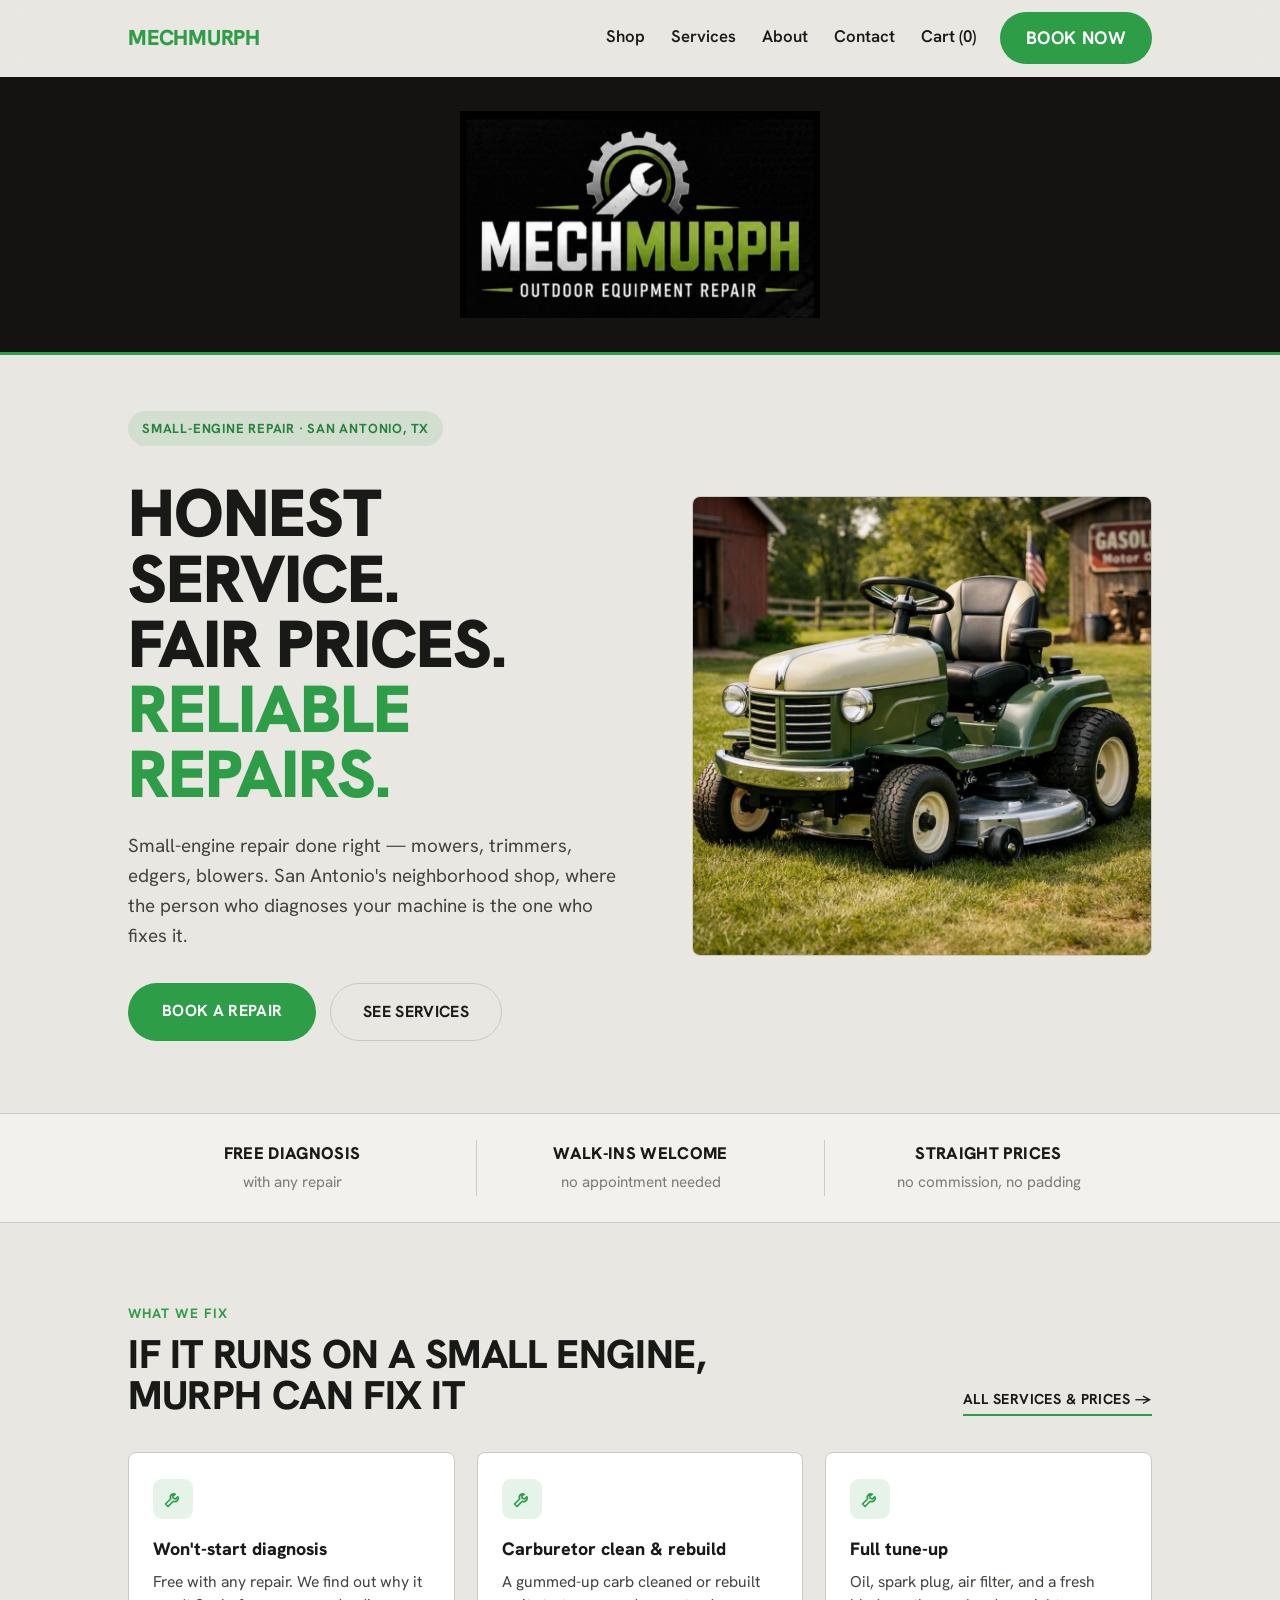
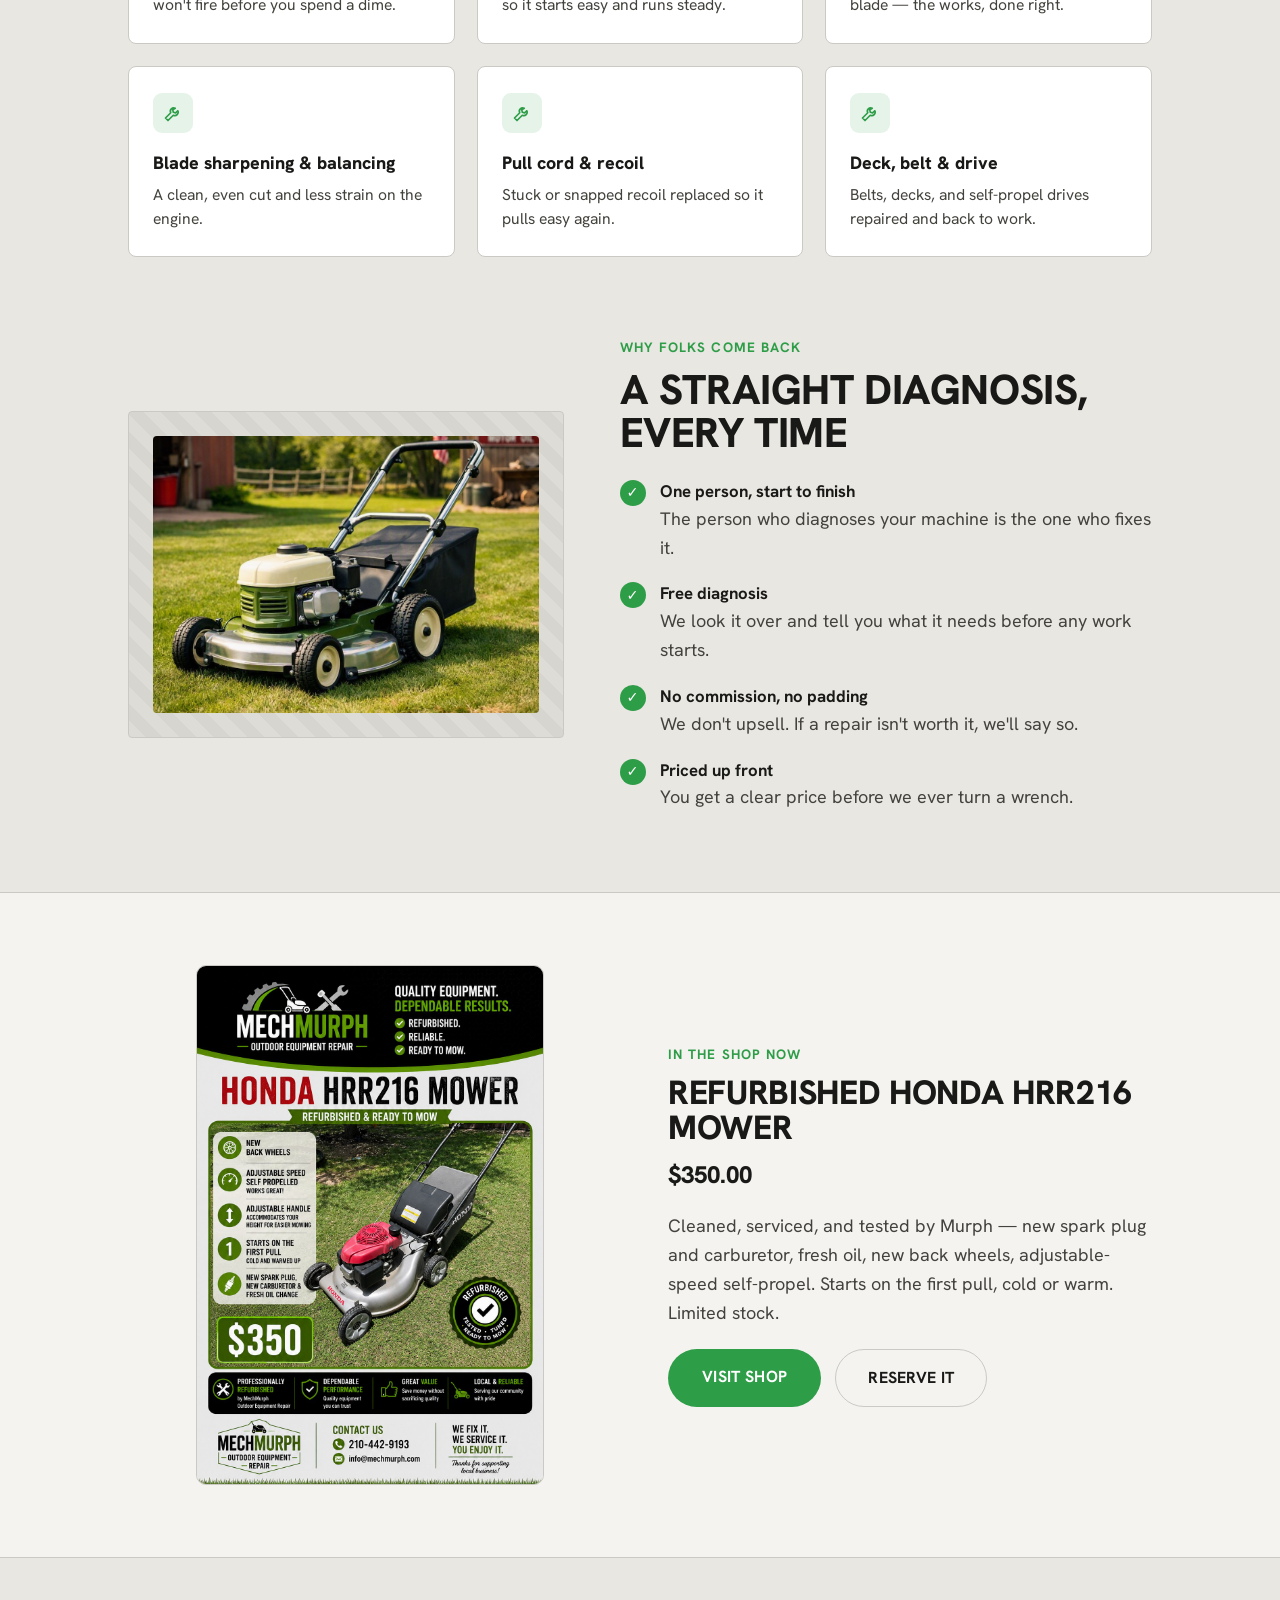
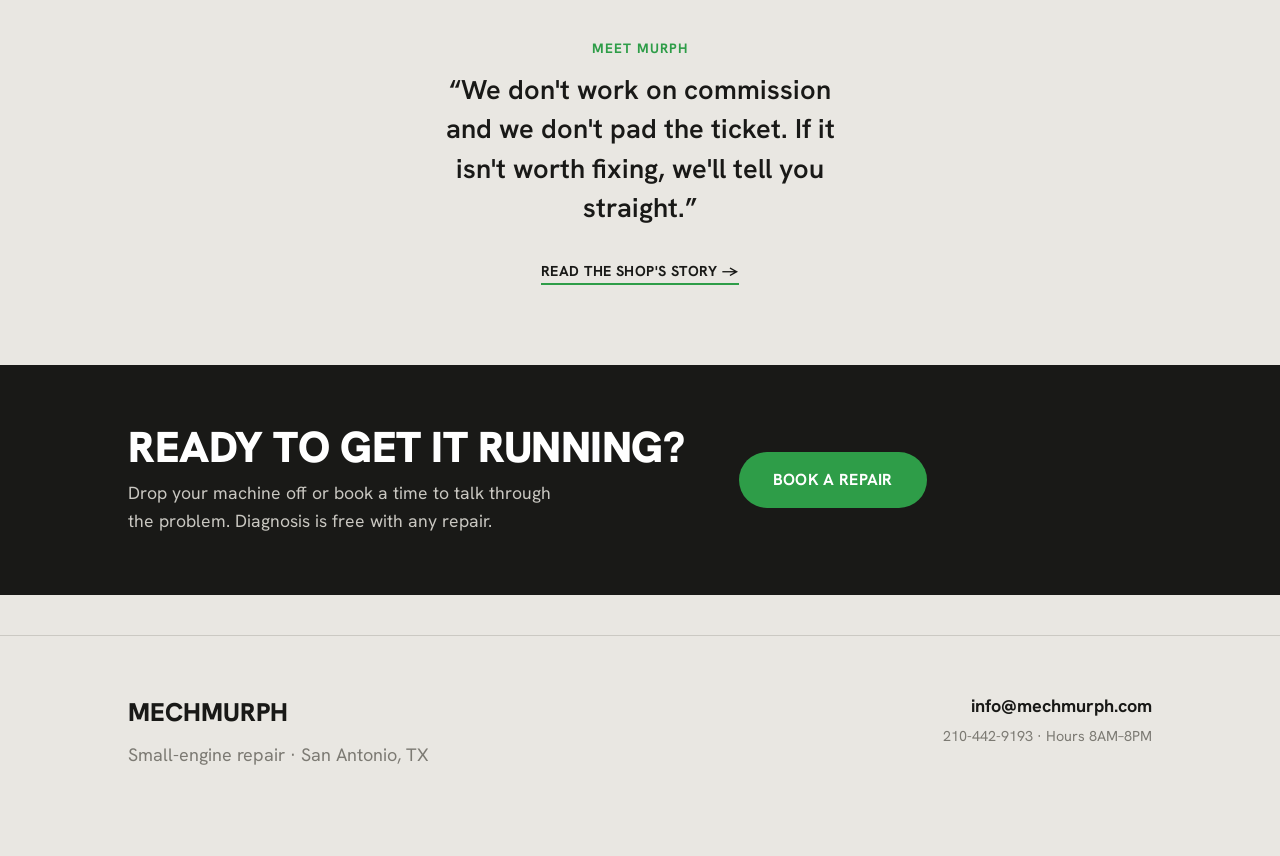
==== commit 368d817f: "Add files via upload" ====
--- a/index.html
+++ b/index.html
@@ -9,6 +9,102 @@
   <link rel="preconnect" href="https://fonts.gstatic.com" crossorigin />
   <link href="https://fonts.googleapis.com/css2?family=Hanken+Grotesk:wght@400;500;600;700;800;900&display=swap" rel="stylesheet" />
   <link rel="stylesheet" href="css/styles.css" />
+
+  <!-- Home-only styling. Lives here so you can drop this file in without touching styles.css. -->
+  <style>
+    .eyebrow {
+      display:inline-flex; align-items:center; gap:8px;
+      background: color-mix(in srgb, var(--green) 12%, transparent);
+      color: var(--green-dark);
+      font-weight:700; font-size:0.82rem; text-transform:uppercase; letter-spacing:0.06em;
+      padding:7px 14px; border-radius:999px;
+    }
+    .section-eyebrow { color:var(--green); font-weight:700; font-size:0.85rem; text-transform:uppercase; letter-spacing:0.08em; margin-bottom:10px; }
+
+    /* Logo band — first thing on the page */
+    .logo-band { background:#141311; border-bottom:3px solid var(--green); }
+    .logo-band .inner { max-width:var(--wrap); margin:0 auto; padding:34px 28px; text-align:center; }
+    .logo-band img { width:100%; max-width:360px; height:auto; margin:0 auto; }
+
+    /* Hero */
+    .home-hero-v2 { max-width:var(--wrap); margin:0 auto; padding:56px 28px 72px; }
+    .hero-split { display:grid; grid-template-columns:1.05fr 0.95fr; gap:56px; align-items:center; }
+    .hero-copy h1 {
+      font-weight:900; letter-spacing:-0.015em; line-height:0.98; text-transform:uppercase;
+      font-size:clamp(2.6rem,5.2vw,4.2rem); margin:24px 0;
+    }
+    .hero-copy h1 .accent { color:var(--green); }
+    .hero-copy p { color:var(--ink-soft); font-size:1.18rem; max-width:46ch; margin:0 0 32px; }
+    .hero-actions { display:flex; flex-wrap:wrap; gap:14px; }
+    .btn-outline {
+      display:inline-block; background:transparent; color:var(--ink); text-decoration:none;
+      font-weight:700; text-transform:uppercase; letter-spacing:0.02em;
+      padding:15px 32px; border-radius:999px; font-size:1rem; border:1.5px solid var(--line);
+    }
+    .btn-outline:hover { border-color:var(--ink); }
+    .hero-photo img {
+      width:100%; aspect-ratio:1/1; object-fit:cover;
+      border-radius:8px; border:1px solid var(--line);
+    }
+
+    /* Trust bar */
+    .trust-bar { border-top:1px solid var(--line); border-bottom:1px solid var(--line); background:rgba(255,255,255,0.4); }
+    .trust-grid { max-width:var(--wrap); margin:0 auto; padding:26px 28px; display:grid; grid-template-columns:repeat(3,1fr); gap:20px; }
+    .trust-grid > div { text-align:center; }
+    .trust-grid > div + div { border-left:1px solid var(--line); }
+    .trust-grid strong { display:block; font-weight:800; font-size:1.05rem; text-transform:uppercase; letter-spacing:0.02em; }
+    .trust-grid span { color:var(--muted); font-size:0.95rem; }
+
+    /* Section shell */
+    .home-sec { max-width:var(--wrap); margin:0 auto; padding:80px 28px; }
+    .sec-head { display:flex; align-items:flex-end; justify-content:space-between; gap:24px; flex-wrap:wrap; margin-bottom:36px; }
+    .sec-head h2 { margin:0; font-size:clamp(1.8rem,3.3vw,2.5rem); }
+    .link-arrow { text-decoration:none; font-weight:700; text-transform:uppercase; letter-spacing:0.03em; font-size:0.9rem; color:var(--ink); border-bottom:2px solid var(--green); padding-bottom:3px; white-space:nowrap; }
+
+    /* Services grid */
+    .svc-grid { display:grid; grid-template-columns:repeat(3,1fr); gap:22px; }
+    .svc-card { background:var(--white); border:1px solid var(--line); border-radius:8px; padding:26px 24px; }
+    .svc-card .mark { width:40px; height:40px; border-radius:9px; background:color-mix(in srgb, var(--green) 12%, transparent); display:flex; align-items:center; justify-content:center; margin-bottom:16px; }
+    .svc-card .mark svg { width:20px; height:20px; stroke:var(--green); }
+    .svc-card h3 { font-weight:800; font-size:1.12rem; margin:0 0 6px; text-transform:none; letter-spacing:0; }
+    .svc-card p { color:var(--ink-soft); font-size:0.98rem; line-height:1.5; margin:0; max-width:none; }
+
+    /* Why Murph */
+    .why-split { display:grid; grid-template-columns:0.9fr 1.1fr; gap:56px; align-items:center; }
+    .why-list { list-style:none; padding:0; margin:0; display:flex; flex-direction:column; gap:18px; }
+    .why-list li { display:flex; gap:14px; align-items:flex-start; }
+    .why-list .tick { flex:none; width:26px; height:26px; border-radius:999px; background:var(--green); color:#fff; display:flex; align-items:center; justify-content:center; font-weight:900; font-size:0.9rem; margin-top:2px; }
+    .why-list strong { display:block; font-size:1.05rem; }
+    .why-list .tick + span span { color:var(--ink-soft); }
+
+    /* Featured product */
+    .feature { background:rgba(255,255,255,0.5); border-top:1px solid var(--line); border-bottom:1px solid var(--line); }
+    .feature-inner { max-width:var(--wrap); margin:0 auto; padding:72px 28px; display:grid; grid-template-columns:1fr 1fr; gap:56px; align-items:center; }
+    .feature-photo { display:flex; justify-content:center; }
+    .feature-photo img { max-height:520px; width:auto; max-width:100%; border-radius:10px; border:1px solid var(--line); }
+    .feature h2 { margin:0 0 12px; font-size:clamp(1.6rem,2.8vw,2.1rem); }
+    .feature .price { font-size:1.5rem; font-weight:800; margin-bottom:18px; }
+
+    /* About teaser */
+    .about-teaser { max-width:900px; margin:0 auto; padding:80px 28px; text-align:center; }
+    .about-teaser blockquote { color:var(--ink); font-size:clamp(1.25rem,2.4vw,1.7rem); line-height:1.45; font-weight:600; margin:0 auto 28px; max-width:26ch; }
+
+    /* CTA band */
+    .cta-band { background:var(--ink); color:var(--hero-text); }
+    .cta-inner { max-width:var(--wrap); margin:0 auto; padding:60px 28px; display:grid; grid-template-columns:1.4fr 1fr; gap:32px; align-items:center; }
+    .cta-inner h2 { margin:0 0 10px; color:#fff; font-weight:900; font-size:clamp(1.9rem,3.4vw,2.7rem); }
+    .cta-inner p { color:#c9c7c1; margin:0; font-size:1.1rem; max-width:44ch; }
+
+    @media (max-width:820px) {
+      .hero-split, .why-split, .feature-inner, .cta-inner { grid-template-columns:1fr; gap:34px; }
+      .hero-photo { order:-1; }
+      .svc-grid { grid-template-columns:1fr 1fr; }
+      .trust-grid { grid-template-columns:1fr; gap:0; }
+      .trust-grid > div { padding:16px 0; }
+      .trust-grid > div + div { border-left:0; border-top:1px solid var(--line); }
+    }
+    @media (max-width:560px) { .svc-grid { grid-template-columns:1fr; } }
+  </style>
 </head>
 <body>
 
@@ -21,94 +117,143 @@
         <a href="services.html">Services</a>
         <a href="about.html">About</a>
         <a href="contact.html">Contact</a>
-        <a class="cart-link" href="cart.html">Cart (0)</a>
+        <a class="cart-link" href="cart.html">Cart (1)</a>
       </nav>
       <a class="btn-book" href="appointments.html">Book now</a>
       <button class="menu-toggle" data-menu-toggle aria-label="Menu" aria-expanded="false">&#9776;</button>
     </div>
   </header>
 
+  <!-- ===== LOGO BAND (first) ===== -->
+  <section class="logo-band">
+    <div class="inner">
+      <img src="images/mechmurph-logo.png" alt="MechMurph — Outdoor Equipment Repair" />
+    </div>
+  </section>
+
   <!-- ===== HERO ===== -->
-  <section class="hero wrap">
-    <div class="hero-grid">
-      <div>
-        <span class="badge">Small-engine repair · San Antonio, TX</span>
+  <section class="home-hero-v2">
+    <div class="hero-split">
+      <div class="hero-copy">
+        <span class="eyebrow">Small-engine repair · San Antonio, TX</span>
         <h1>Honest service.<br />Fair prices.<br /><span class="accent">Reliable repairs.</span></h1>
-        <p class="hero-lead">Small-engine repair done right — mowers, trimmers, edgers, blowers. San Antonio's neighborhood shop, where the person who diagnoses your machine is the one who fixes it.</p>
-        <div class="btn-row">
+        <p>Small-engine repair done right — mowers, trimmers, edgers, blowers. San Antonio's neighborhood shop, where the person who diagnoses your machine is the one who fixes it.</p>
+        <div class="hero-actions">
           <a class="btn btn-green" href="appointments.html">Book a repair</a>
-          <a class="btn btn-outline" href="services.html">See services</a>
+          <a class="btn-outline" href="services.html">See services</a>
         </div>
       </div>
       <div class="hero-photo">
-        <div class="photo square" role="img" aria-label="Photo placeholder">Replace with: Murph on a riding mower / hero photo</div>
+        <img src="images/vintage-mower-hero.jpg" alt="Restored vintage-style riding mower in a San Antonio yard" />
       </div>
     </div>
   </section>
 
   <!-- ===== TRUST BAR ===== -->
   <section class="trust-bar">
-    <div class="wrap trust-grid">
-      <div class="trust-item"><strong>Mobile Mechanic</strong><span></span></div>
-      <div class="trust-item"><strong>Veteran Owned</strong><span> </span></div>
-      <div class="trust-item"><strong>Competitive Prices<Pre></Pre></strong><span></span></div>
+    <div class="trust-grid">
+      <div><strong>Free diagnosis</strong><span>with any repair</span></div>
+      <div><strong>Walk-ins welcome</strong><span>no appointment needed</span></div>
+      <div><strong>Straight prices</strong><span>no commission, no padding</span></div>
     </div>
   </section>
 
   <!-- ===== SERVICES ===== -->
-  <section class="wrap" style="padding:80px 28px 24px;">
+  <section class="home-sec">
     <div class="sec-head">
       <div>
-        <div class="eyebrow">What we fix</div>
+        <div class="section-eyebrow">What we fix</div>
         <h2>If it runs on a small engine,<br />Murph can fix it</h2>
       </div>
-      <a class="sec-link" href="services.html">All services &amp; prices →</a>
-    </div>
-    <div class="card-grid">
-      <div class="card"><div class="card-mark">1</div><strong>We come to you</strong><p>Mobile mechanic service available at your location for pick up.</p></div>
-      <div class="card"><div class="card-mark">2</div><strong>Full tune-up</strong><p>Oil, spark plug, air filter and a sharpened blade — the yearly service that keeps a mower starting easy.</p></div>
-      <div class="card"><div class="card-mark">3</div><strong>Carburetor clean &amp; rebuild</strong><p>The usual culprit behind rough running and stalling. Cleaned, rebuilt, and dialed back in.</p></div>
-      <div class="card"><div class="card-mark">4</div><strong>Blade sharpening &amp; balancing</strong><p>A clean, even cut and less strain on the engine. Quick turnaround while you wait.</p></div>
-      <div class="card"><div class="card-mark">5</div><strong>Pull cord &amp; recoil</strong><p>Stuck or snapped starter cord replaced so it pulls smooth again.</p></div>
-      <div class="card"><div class="card-mark">6</div><strong>Deck, belt &amp; drive repair</strong><p>Self-propel and transmission service, belts and deck work to keep it moving right.</p></div>
+      <a class="link-arrow" href="services.html">All services &amp; prices →</a>
+    </div>
+    <div class="svc-grid">
+      <div class="svc-card">
+        <span class="mark"><svg viewBox="0 0 24 24" fill="none" stroke-width="2" stroke-linecap="round" stroke-linejoin="round"><path d="M14.7 6.3a4 4 0 0 0-5.4 5.4L3 18l3 3 6.3-6.3a4 4 0 0 0 5.4-5.4l-2.5 2.5-2.8-.7-.7-2.8z"/></svg></span>
+        <h3>Won't-start diagnosis</h3>
+        <p>Free with any repair. We find out why it won't fire before you spend a dime.</p>
+      </div>
+      <div class="svc-card">
+        <span class="mark"><svg viewBox="0 0 24 24" fill="none" stroke-width="2" stroke-linecap="round" stroke-linejoin="round"><path d="M14.7 6.3a4 4 0 0 0-5.4 5.4L3 18l3 3 6.3-6.3a4 4 0 0 0 5.4-5.4l-2.5 2.5-2.8-.7-.7-2.8z"/></svg></span>
+        <h3>Carburetor clean &amp; rebuild</h3>
+        <p>A gummed-up carb cleaned or rebuilt so it starts easy and runs steady.</p>
+      </div>
+      <div class="svc-card">
+        <span class="mark"><svg viewBox="0 0 24 24" fill="none" stroke-width="2" stroke-linecap="round" stroke-linejoin="round"><path d="M14.7 6.3a4 4 0 0 0-5.4 5.4L3 18l3 3 6.3-6.3a4 4 0 0 0 5.4-5.4l-2.5 2.5-2.8-.7-.7-2.8z"/></svg></span>
+        <h3>Full tune-up</h3>
+        <p>Oil, spark plug, air filter, and a fresh blade — the works, done right.</p>
+      </div>
+      <div class="svc-card">
+        <span class="mark"><svg viewBox="0 0 24 24" fill="none" stroke-width="2" stroke-linecap="round" stroke-linejoin="round"><path d="M14.7 6.3a4 4 0 0 0-5.4 5.4L3 18l3 3 6.3-6.3a4 4 0 0 0 5.4-5.4l-2.5 2.5-2.8-.7-.7-2.8z"/></svg></span>
+        <h3>Blade sharpening &amp; balancing</h3>
+        <p>A clean, even cut and less strain on the engine.</p>
+      </div>
+      <div class="svc-card">
+        <span class="mark"><svg viewBox="0 0 24 24" fill="none" stroke-width="2" stroke-linecap="round" stroke-linejoin="round"><path d="M14.7 6.3a4 4 0 0 0-5.4 5.4L3 18l3 3 6.3-6.3a4 4 0 0 0 5.4-5.4l-2.5 2.5-2.8-.7-.7-2.8z"/></svg></span>
+        <h3>Pull cord &amp; recoil</h3>
+        <p>Stuck or snapped recoil replaced so it pulls easy again.</p>
+      </div>
+      <div class="svc-card">
+        <span class="mark"><svg viewBox="0 0 24 24" fill="none" stroke-width="2" stroke-linecap="round" stroke-linejoin="round"><path d="M14.7 6.3a4 4 0 0 0-5.4 5.4L3 18l3 3 6.3-6.3a4 4 0 0 0 5.4-5.4l-2.5 2.5-2.8-.7-.7-2.8z"/></svg></span>
+        <h3>Deck, belt &amp; drive</h3>
+        <p>Belts, decks, and self-propel drives repaired and back to work.</p>
+      </div>
     </div>
   </section>
 
   <!-- ===== WHY MURPH ===== -->
-  <section class="wrap section">
-    <div class="why-grid">
-      <div class="photo" role="img" aria-label="Photo placeholder">Replace with: Murph at the bench / a mower mid-repair</div>
-      <div>
-        <div class="eyebrow">Why folks come back</div>
-        <h2 style="margin-bottom:24px;">A straight diagnosis, every time</h2>
+  <section class="home-sec" style="padding-top:0;">
+    <div class="why-split">
+      <div class="photo" role="img" aria-label="A cleaned-up vintage-style push mower on a fresh-cut lawn" style="aspect-ratio:4/3;">
+        <img src="images/vintage-push-mower.jpg" alt="A cleaned-up vintage-style push mower on a fresh-cut lawn" />
+      </div>
+      <div>
+        <div class="section-eyebrow">Why folks come back</div>
+        <h2 style="margin:0 0 24px;">A straight diagnosis, every time</h2>
         <ul class="why-list">
-          <li><span class="check">✓</span><span><strong>One person, start to finish</strong><p>The person who diagnoses your machine is the one who fixes it and hands it back running.</p></span></li>
-          <li><span class="check">✓</span><span><strong>A clear price up front</strong><p>Every machine gets a straight diagnosis and a price before any work starts — no surprises.</p></span></li>
-          <li><span class="check">✓</span><span><strong>We'll tell you when to walk away</strong><p>If a repair isn't worth the money, we'll say so and point you the right way.</p></span></li>
-          
+          <li><span class="tick">✓</span><span><strong>One person, start to finish</strong><span>The person who diagnoses your machine is the one who fixes it.</span></span></li>
+          <li><span class="tick">✓</span><span><strong>Free diagnosis</strong><span>We look it over and tell you what it needs before any work starts.</span></span></li>
+          <li><span class="tick">✓</span><span><strong>No commission, no padding</strong><span>We don't upsell. If a repair isn't worth it, we'll say so.</span></span></li>
+          <li><span class="tick">✓</span><span><strong>Priced up front</strong><span>You get a clear price before we ever turn a wrench.</span></span></li>
         </ul>
       </div>
     </div>
   </section>
 
   <!-- ===== FEATURED PRODUCT ===== -->
-
+  <section class="feature">
+    <div class="feature-inner">
+      <div class="feature-photo">
+        <img src="images/honda-hrr216.jpg" alt="Refurbished Honda HRR216 self-propelled mower, $350" />
+      </div>
+      <div>
+        <div class="section-eyebrow">In the shop now</div>
+        <h2>Refurbished Honda HRR216 Mower</h2>
+        <div class="price">$350.00</div>
+        <p>Cleaned, serviced, and tested by Murph — new spark plug and carburetor, fresh oil, new back wheels, adjustable-speed self-propel. Starts on the first pull, cold or warm. Limited stock.</p>
+        <div class="hero-actions">
+          <a class="btn btn-green" href="shop.html">Visit shop</a>
+          <a class="btn-outline" href="contact.html">Reserve it</a>
+        </div>
+      </div>
+    </div>
+  </section>
 
   <!-- ===== ABOUT TEASER ===== -->
-  <section class="quote-sec">
-    <div class="eyebrow">Meet Murph</div>
-    <p class="quote">“We don't work on commission and we don't pad the ticket. If it isn't worth fixing, we'll tell you straight.”</p>
-    <a class="sec-link" href="about.html">Read the shop's story →</a>
+  <section class="about-teaser">
+    <div class="section-eyebrow">Meet Murph</div>
+    <blockquote>“We don't work on commission and we don't pad the ticket. If it isn't worth fixing, we'll tell you straight.”</blockquote>
+    <a class="link-arrow" href="about.html">Read the shop's story →</a>
   </section>
 
   <!-- ===== CTA BAND ===== -->
   <section class="cta-band">
-    <div class="wrap cta-grid">
+    <div class="cta-inner">
       <div>
         <h2>Ready to get it running?</h2>
-        <p>We come to you, book a time to talk through the problem. Diagnosis is $35 an hour with any repair.</p>
-      </div>
-      <div class="btn-row">
+        <p>Drop your machine off or book a time to talk through the problem. Diagnosis is free with any repair.</p>
+      </div>
+      <div class="hero-actions">
         <a class="btn btn-green" href="appointments.html">Book a repair</a>
       </div>
     </div>
@@ -123,7 +268,7 @@
       </div>
       <div class="footer-contact">
         <a href="mailto:info@mechmurph.com">info@mechmurph.com</a><br />
-        <span class="small">[210-442-9193] &middot; Hour of Operations: 8AM-8PM</span>
+        <span class="small">210-442-9193 &middot; Hours 8AM&ndash;8PM</span>
       </div>
     </div>
   </footer>
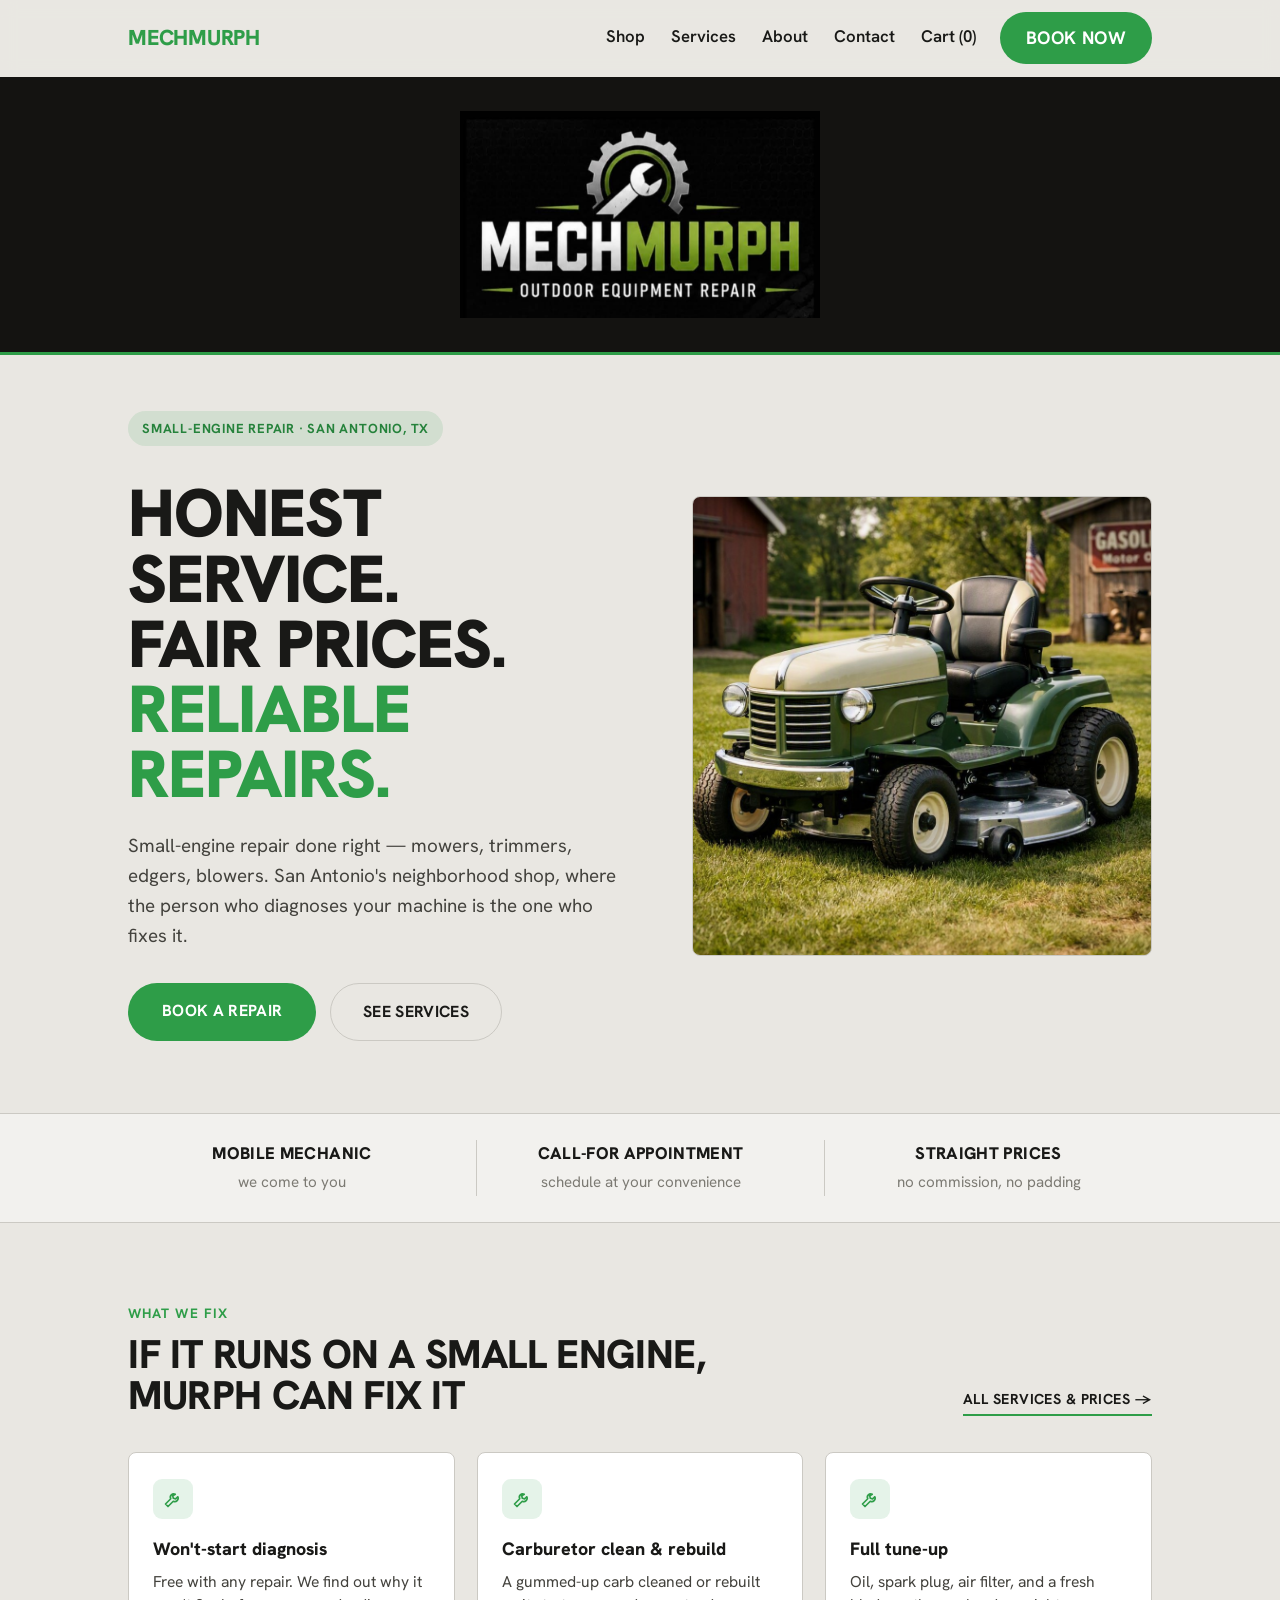
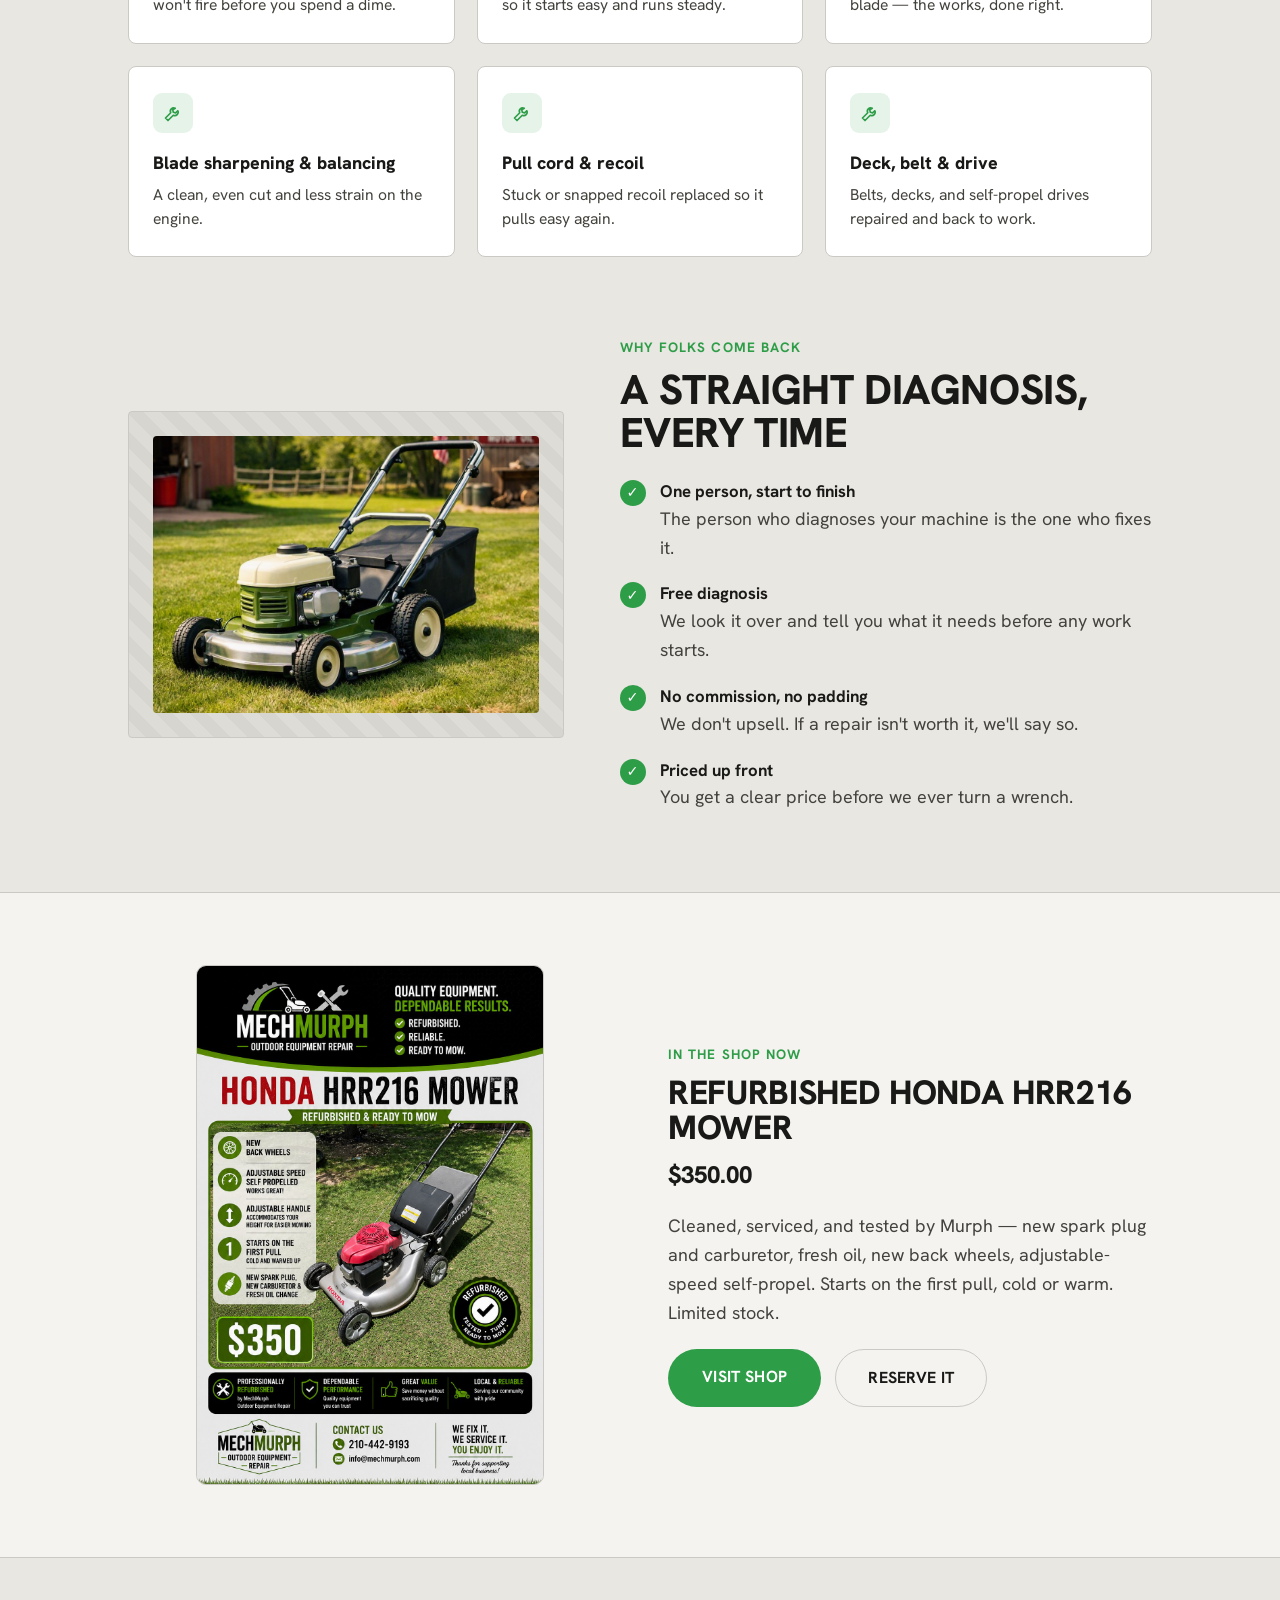
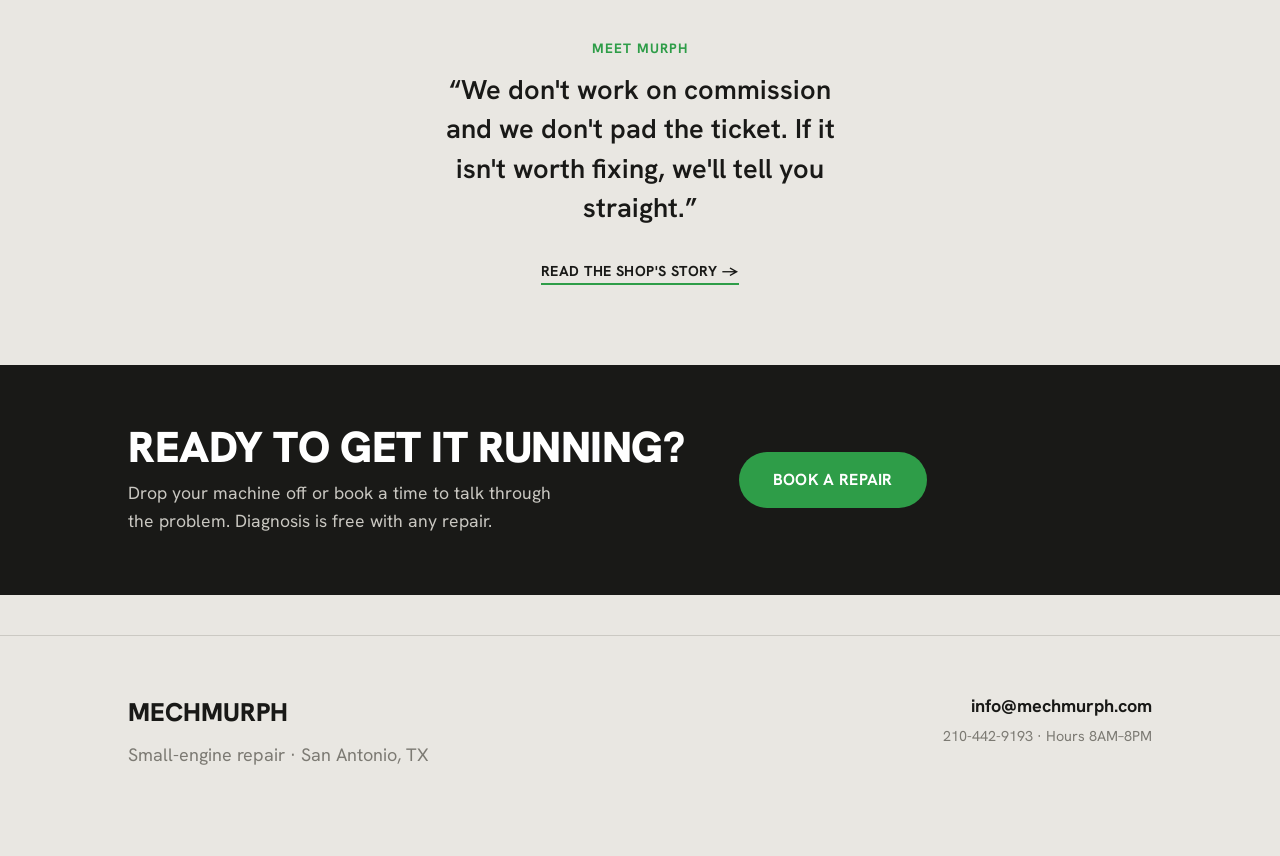
==== commit 4bb713c3: "Add files via upload" ====
--- a/index.html
+++ b/index.html
@@ -152,8 +152,8 @@
   <!-- ===== TRUST BAR ===== -->
   <section class="trust-bar">
     <div class="trust-grid">
-      <div><strong>Free diagnosis</strong><span>with any repair</span></div>
-      <div><strong>Walk-ins welcome</strong><span>no appointment needed</span></div>
+      <div><strong>Mobile Mechanic</strong><span>we come to you</span></div>
+      <div><strong>Call-for Appointment</strong><span>schedule at your convenience</span></div>
       <div><strong>Straight prices</strong><span>no commission, no padding</span></div>
     </div>
   </section>
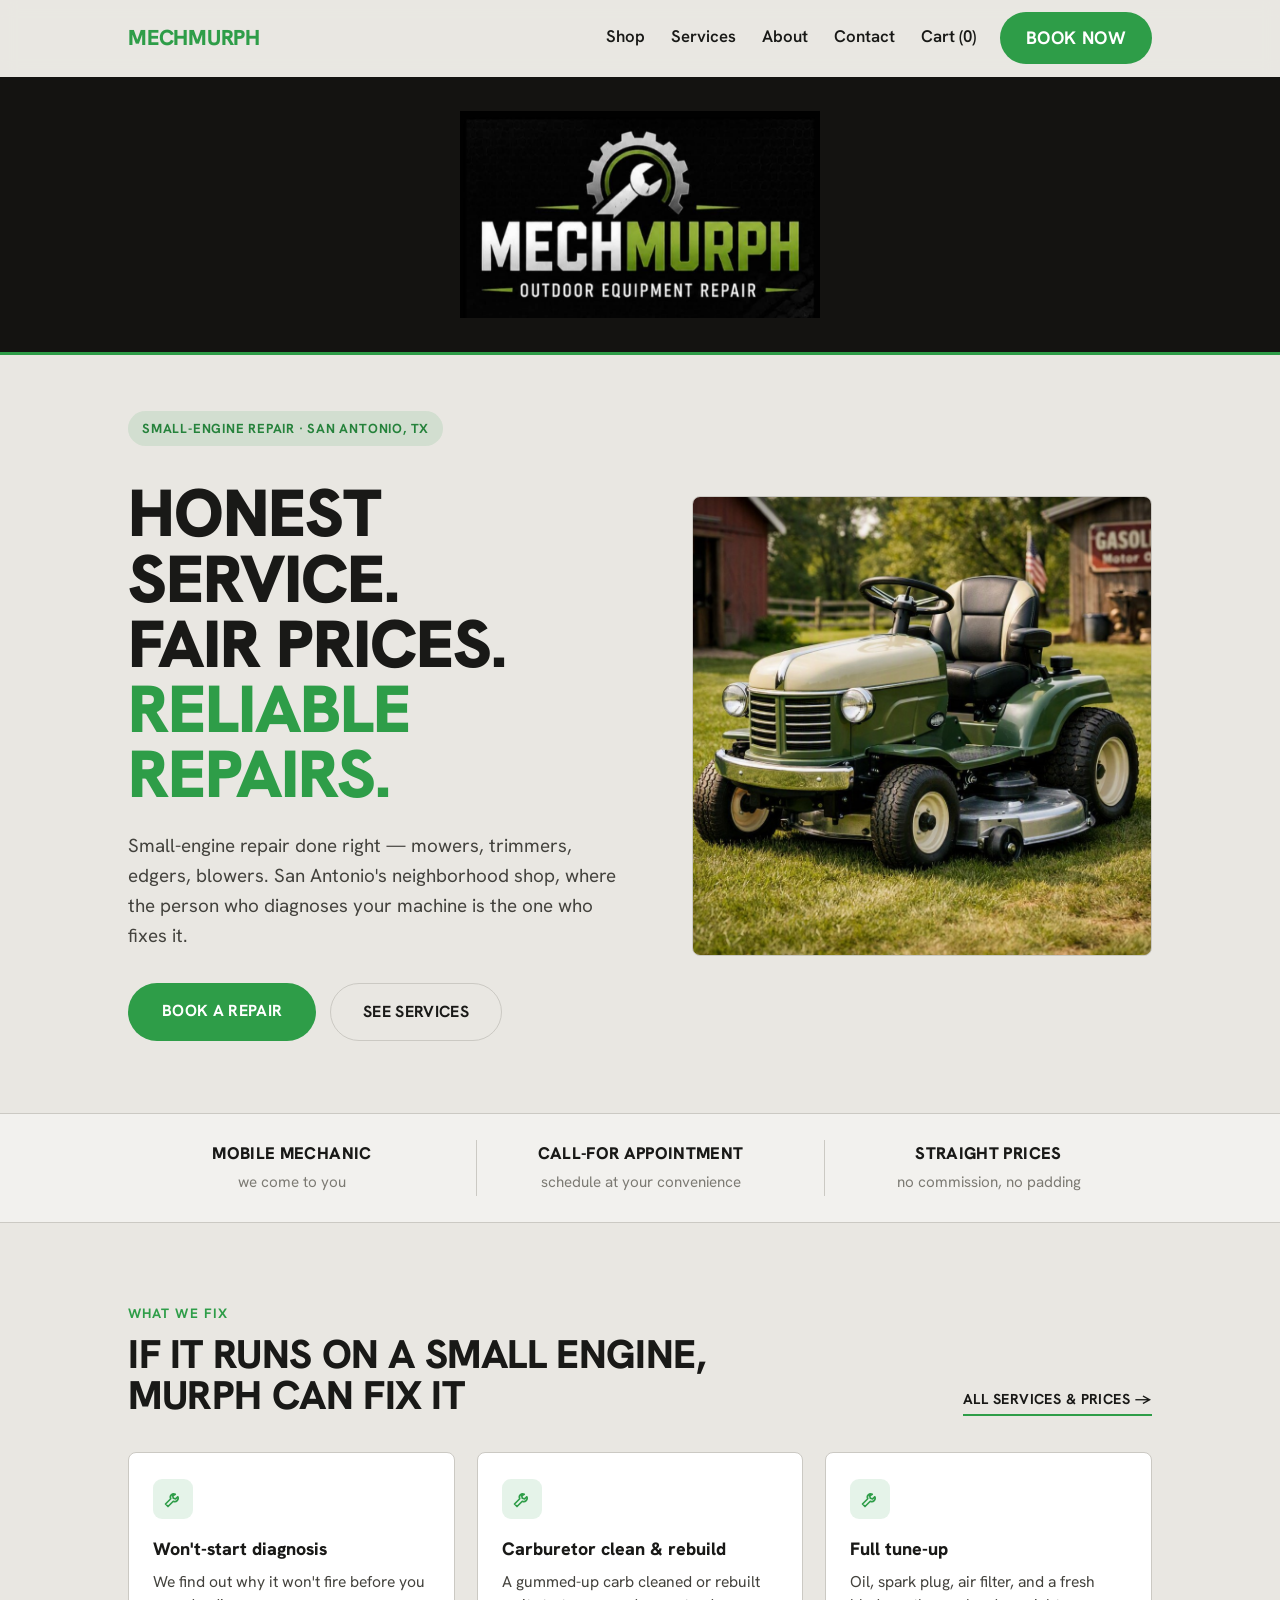
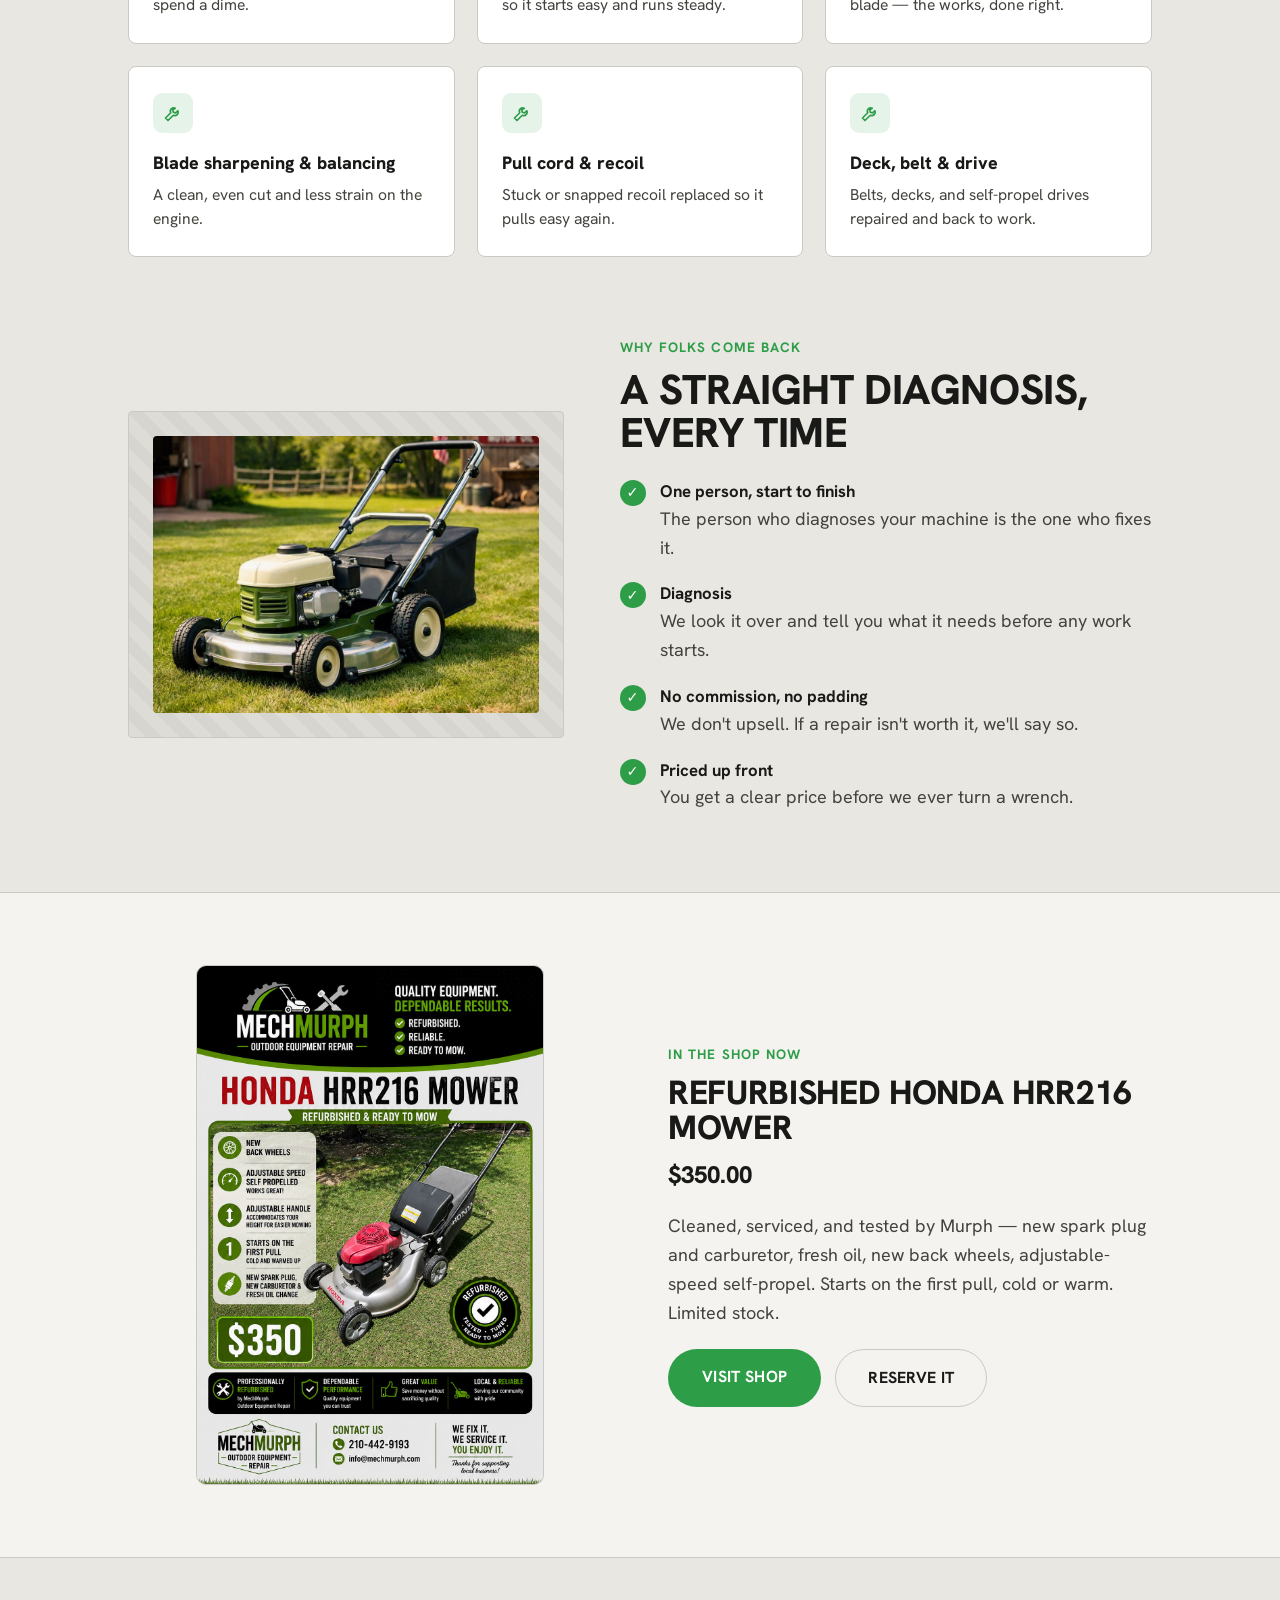
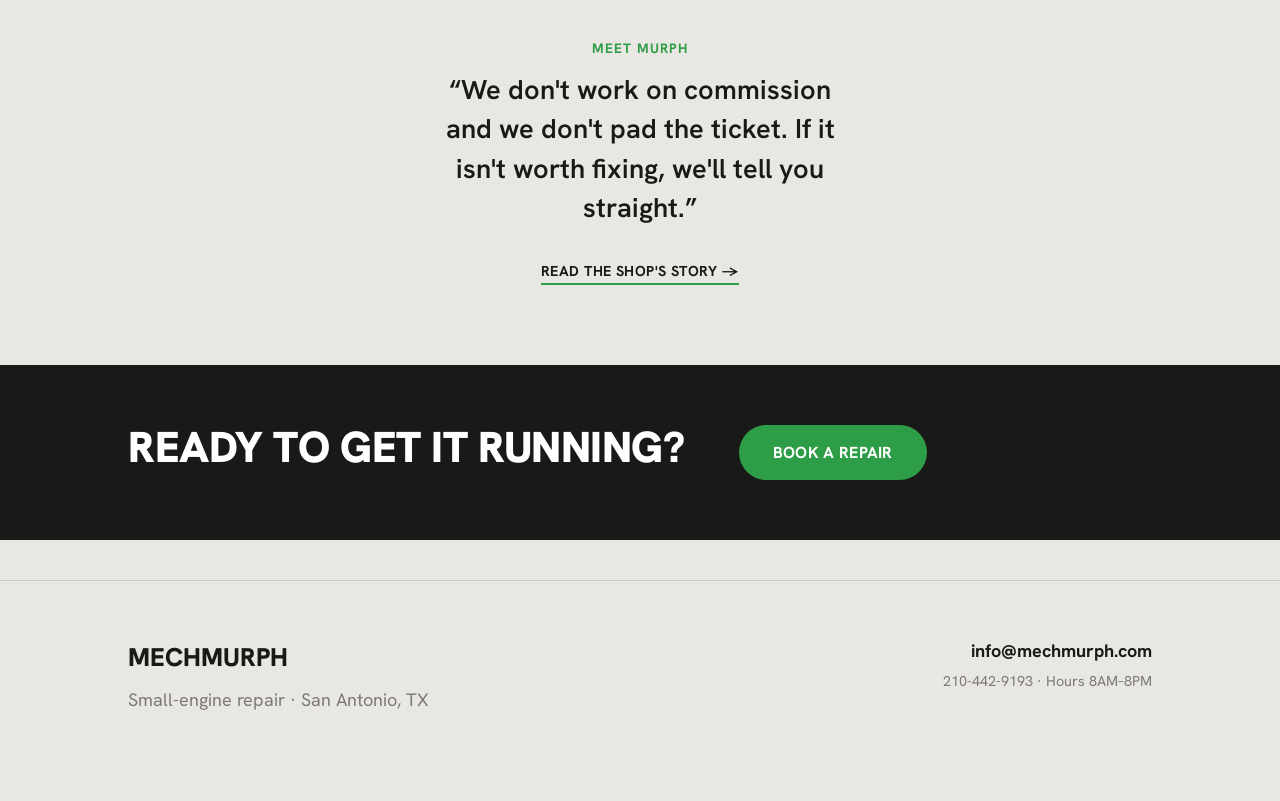
==== commit fa75ad81: "Add files via upload" ====
--- a/index.html
+++ b/index.html
@@ -171,7 +171,7 @@
       <div class="svc-card">
         <span class="mark"><svg viewBox="0 0 24 24" fill="none" stroke-width="2" stroke-linecap="round" stroke-linejoin="round"><path d="M14.7 6.3a4 4 0 0 0-5.4 5.4L3 18l3 3 6.3-6.3a4 4 0 0 0 5.4-5.4l-2.5 2.5-2.8-.7-.7-2.8z"/></svg></span>
         <h3>Won't-start diagnosis</h3>
-        <p>Free with any repair. We find out why it won't fire before you spend a dime.</p>
+        <p>We find out why it won't fire before you spend a dime.</p>
       </div>
       <div class="svc-card">
         <span class="mark"><svg viewBox="0 0 24 24" fill="none" stroke-width="2" stroke-linecap="round" stroke-linejoin="round"><path d="M14.7 6.3a4 4 0 0 0-5.4 5.4L3 18l3 3 6.3-6.3a4 4 0 0 0 5.4-5.4l-2.5 2.5-2.8-.7-.7-2.8z"/></svg></span>
@@ -212,7 +212,7 @@
         <h2 style="margin:0 0 24px;">A straight diagnosis, every time</h2>
         <ul class="why-list">
           <li><span class="tick">✓</span><span><strong>One person, start to finish</strong><span>The person who diagnoses your machine is the one who fixes it.</span></span></li>
-          <li><span class="tick">✓</span><span><strong>Free diagnosis</strong><span>We look it over and tell you what it needs before any work starts.</span></span></li>
+          <li><span class="tick">✓</span><span><strong>Diagnosis</strong><span>We look it over and tell you what it needs before any work starts.</span></span></li>
           <li><span class="tick">✓</span><span><strong>No commission, no padding</strong><span>We don't upsell. If a repair isn't worth it, we'll say so.</span></span></li>
           <li><span class="tick">✓</span><span><strong>Priced up front</strong><span>You get a clear price before we ever turn a wrench.</span></span></li>
         </ul>
@@ -251,7 +251,7 @@
     <div class="cta-inner">
       <div>
         <h2>Ready to get it running?</h2>
-        <p>Drop your machine off or book a time to talk through the problem. Diagnosis is free with any repair.</p>
+        <p></p>
       </div>
       <div class="hero-actions">
         <a class="btn btn-green" href="appointments.html">Book a repair</a>
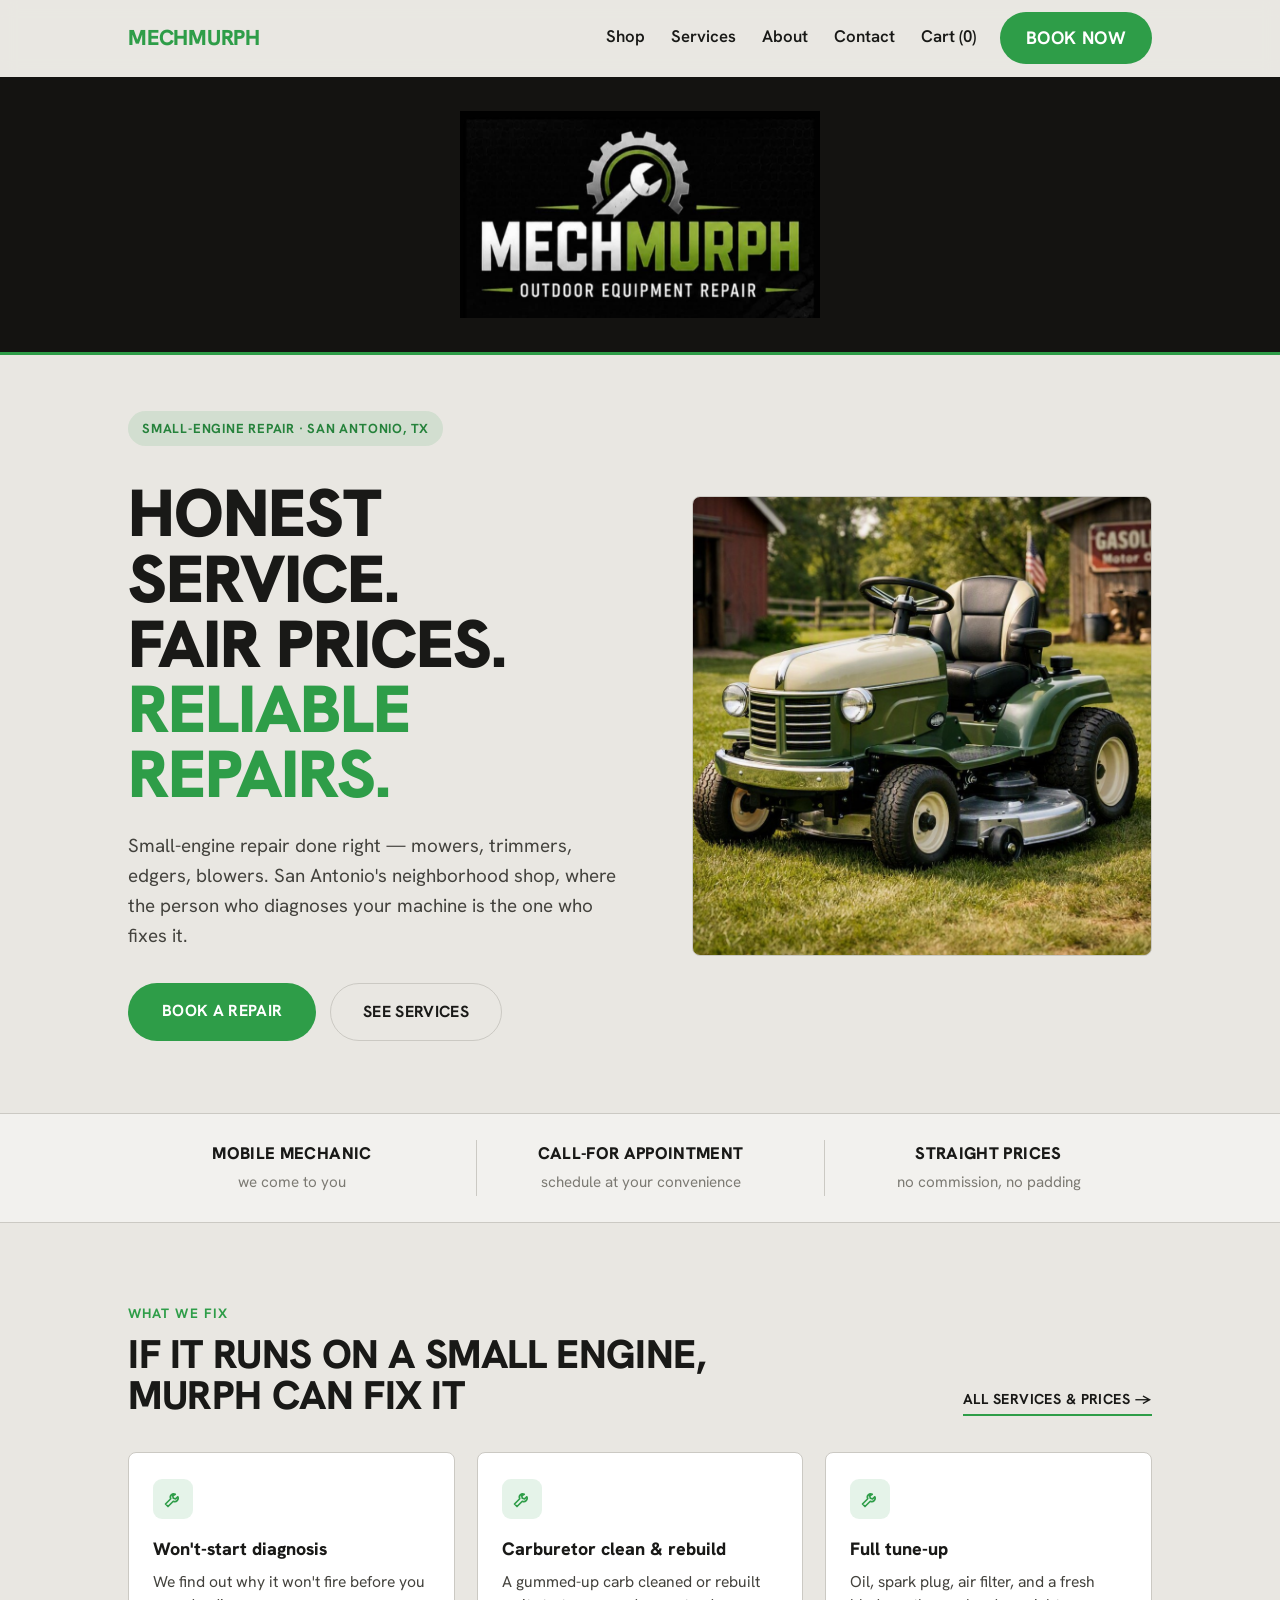
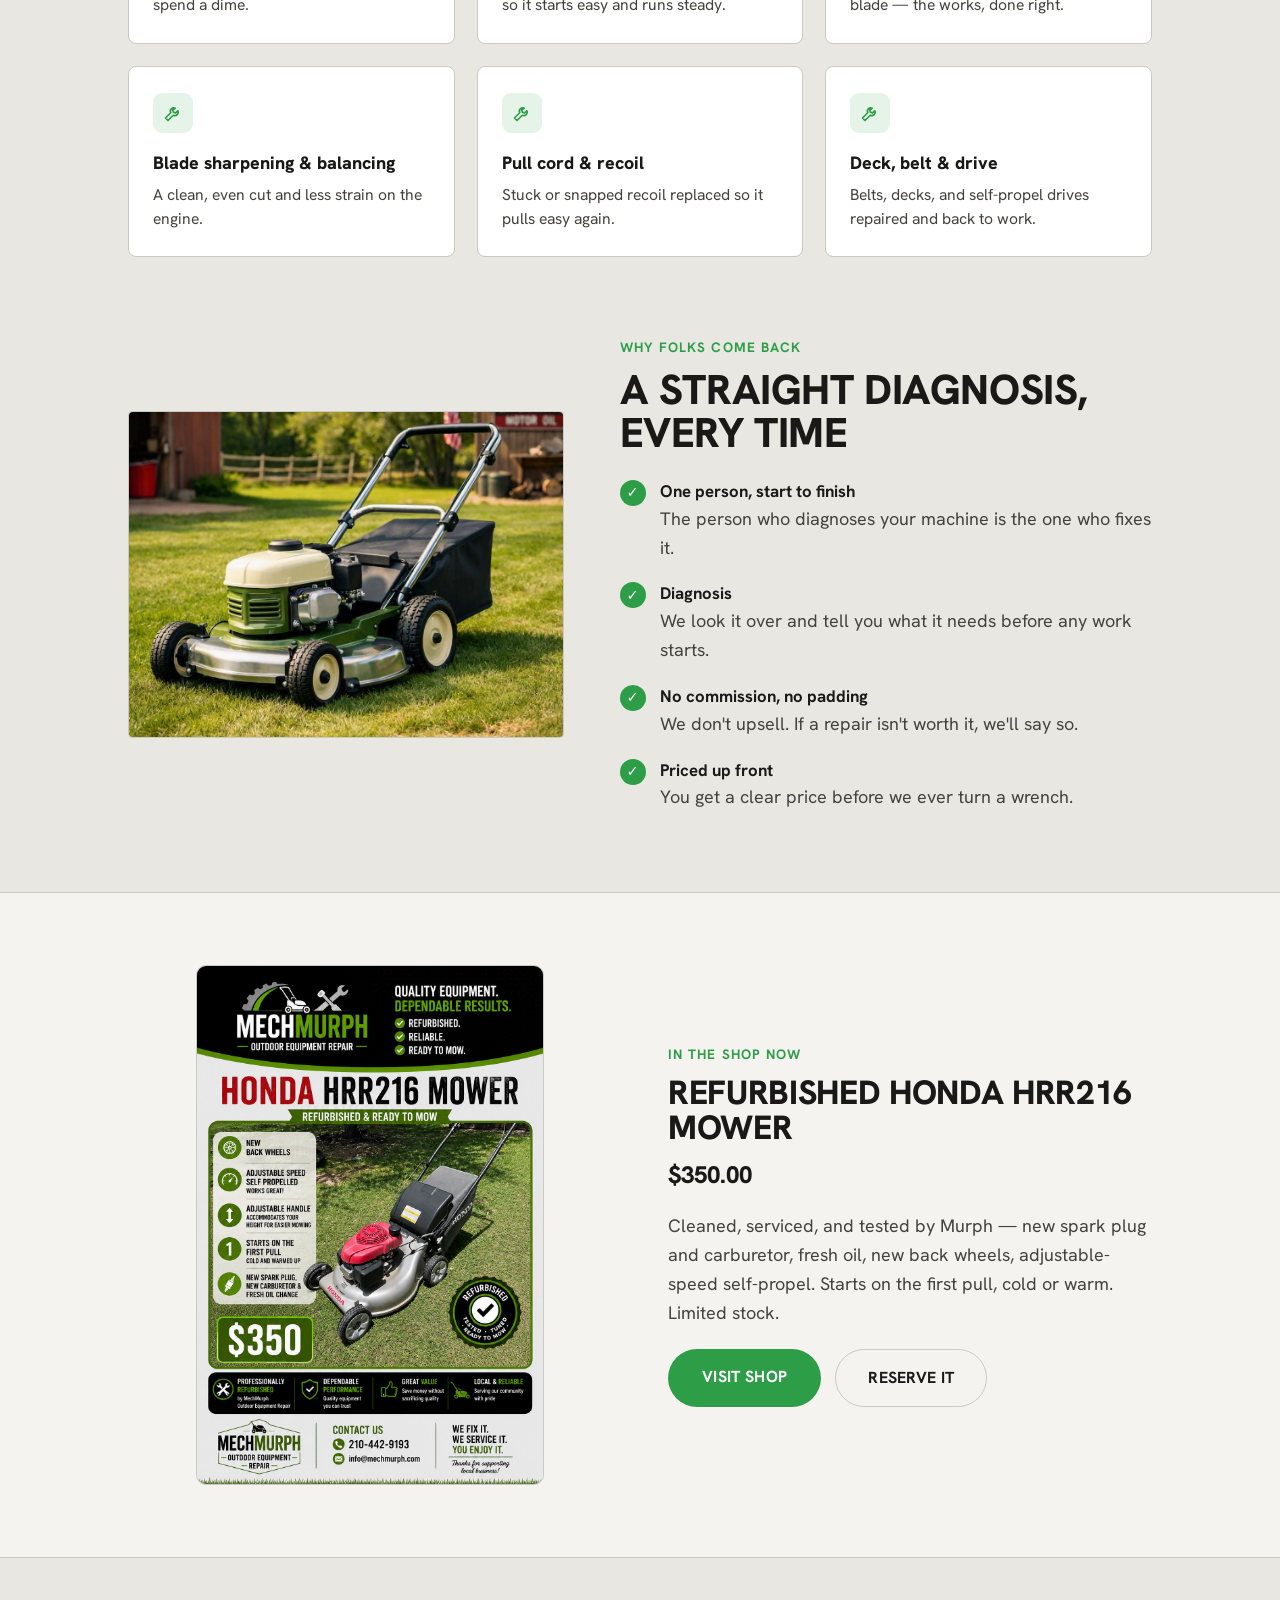
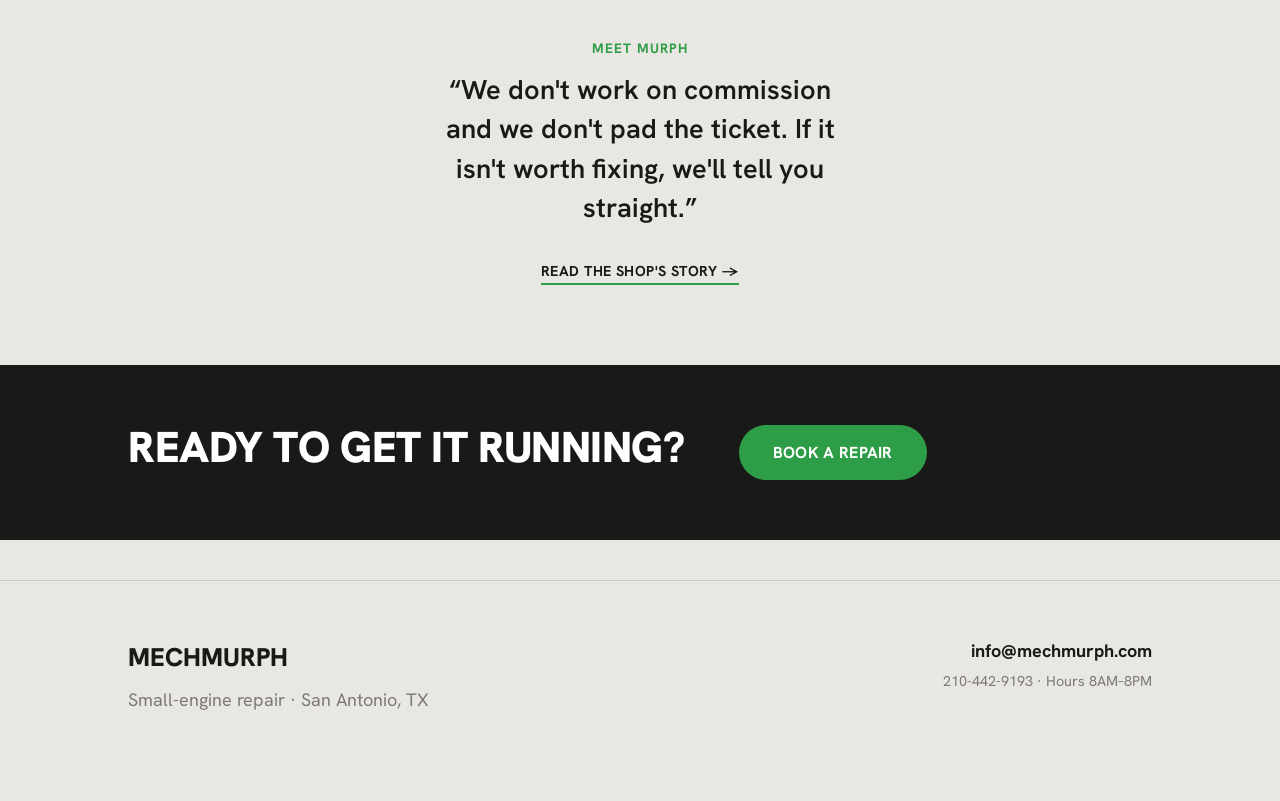
==== commit e869edc1: "Add files via upload" ====
--- a/index.html
+++ b/index.html
@@ -204,7 +204,7 @@
   <!-- ===== WHY MURPH ===== -->
   <section class="home-sec" style="padding-top:0;">
     <div class="why-split">
-      <div class="photo" role="img" aria-label="A cleaned-up vintage-style push mower on a fresh-cut lawn" style="aspect-ratio:4/3;">
+      <div class="photo" role="img" aria-label="A cleaned-up vintage-style push mower on a fresh-cut lawn" style="aspect-ratio:4/3;padding:0;">
         <img src="images/vintage-push-mower.jpg" alt="A cleaned-up vintage-style push mower on a fresh-cut lawn" />
       </div>
       <div>
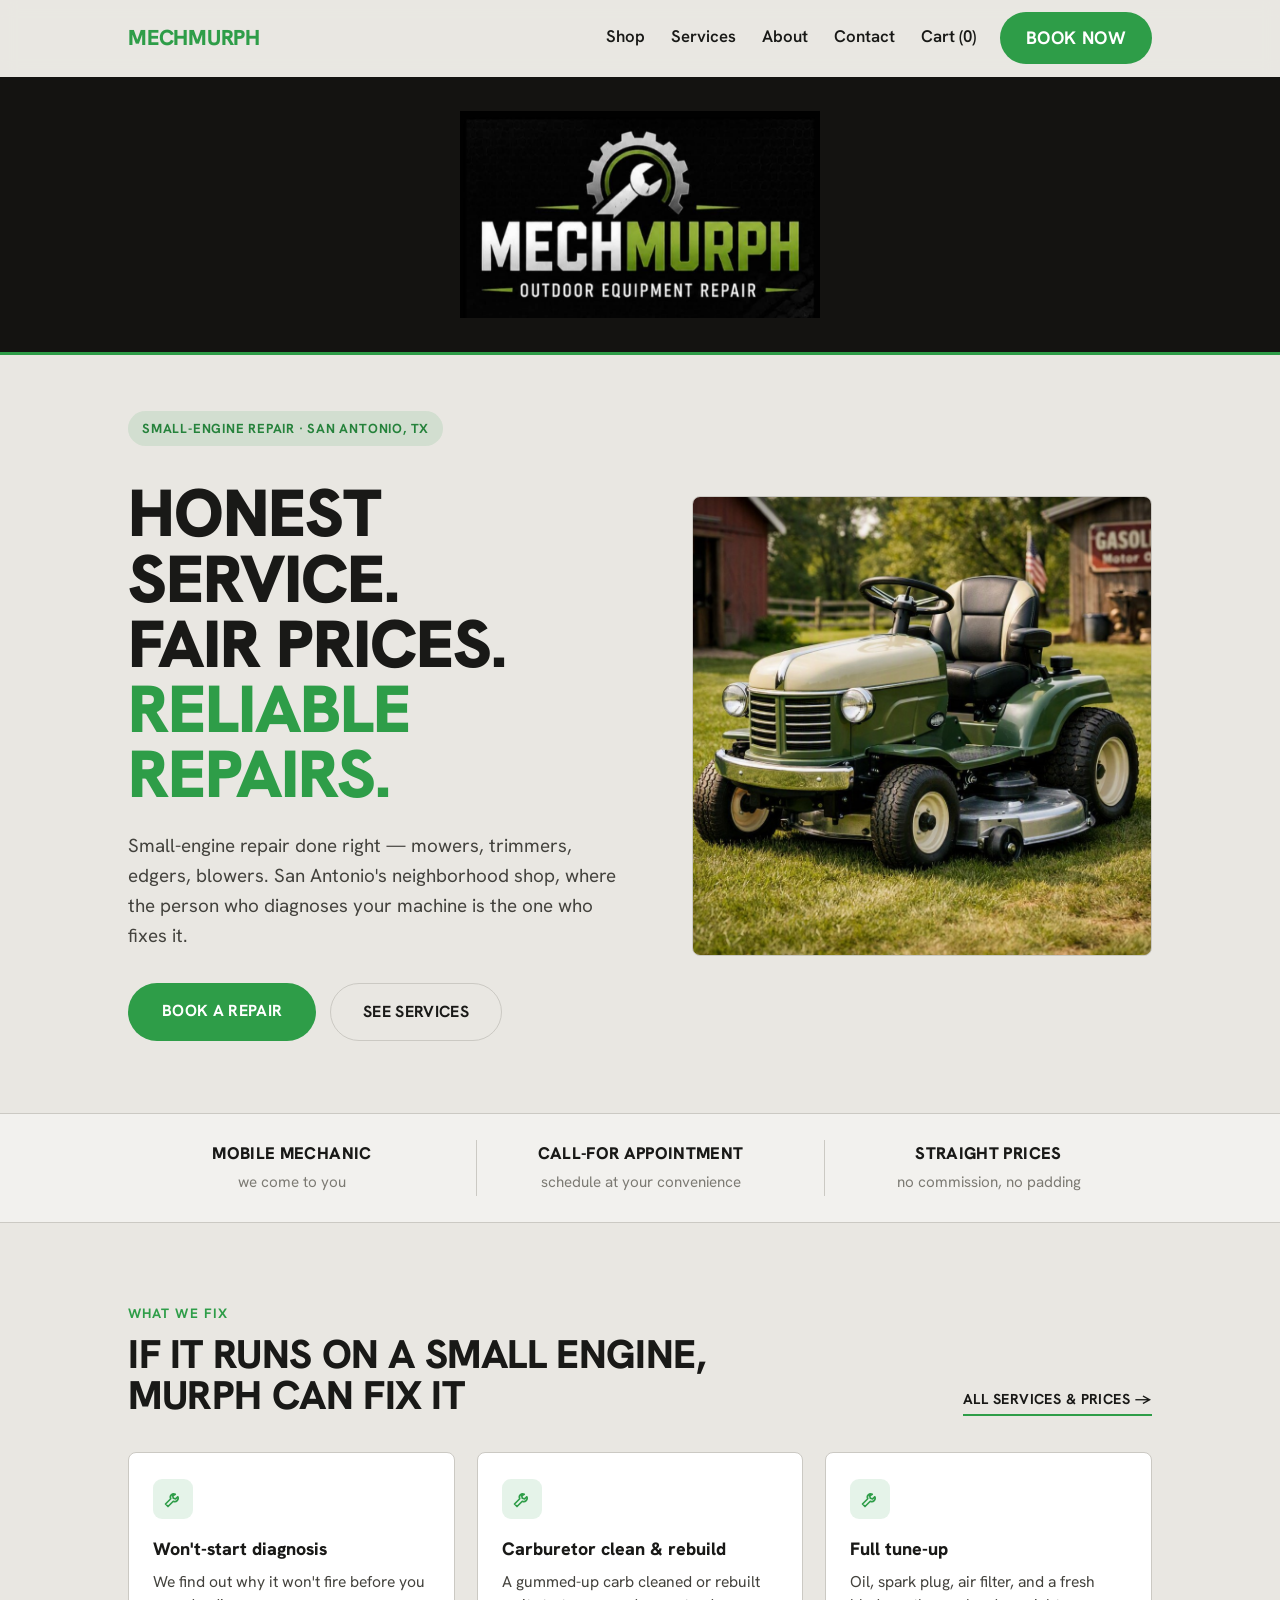
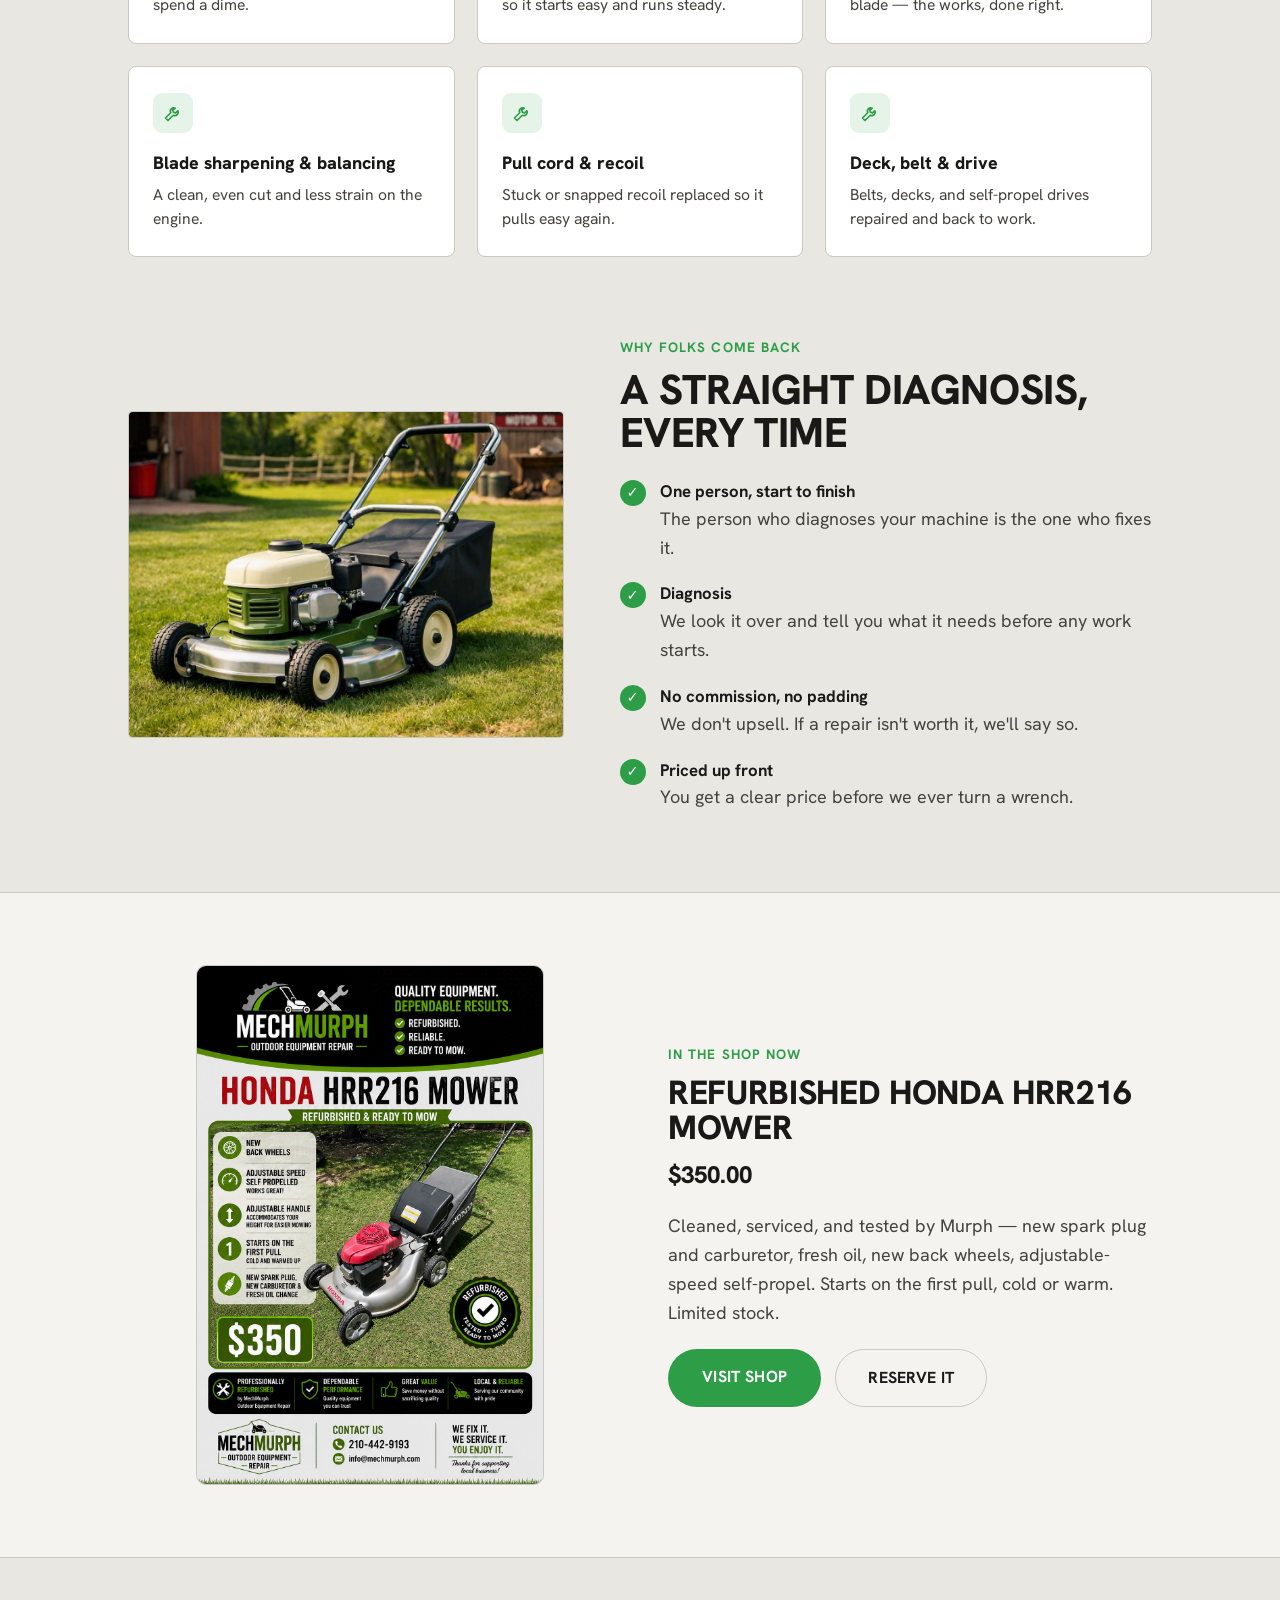
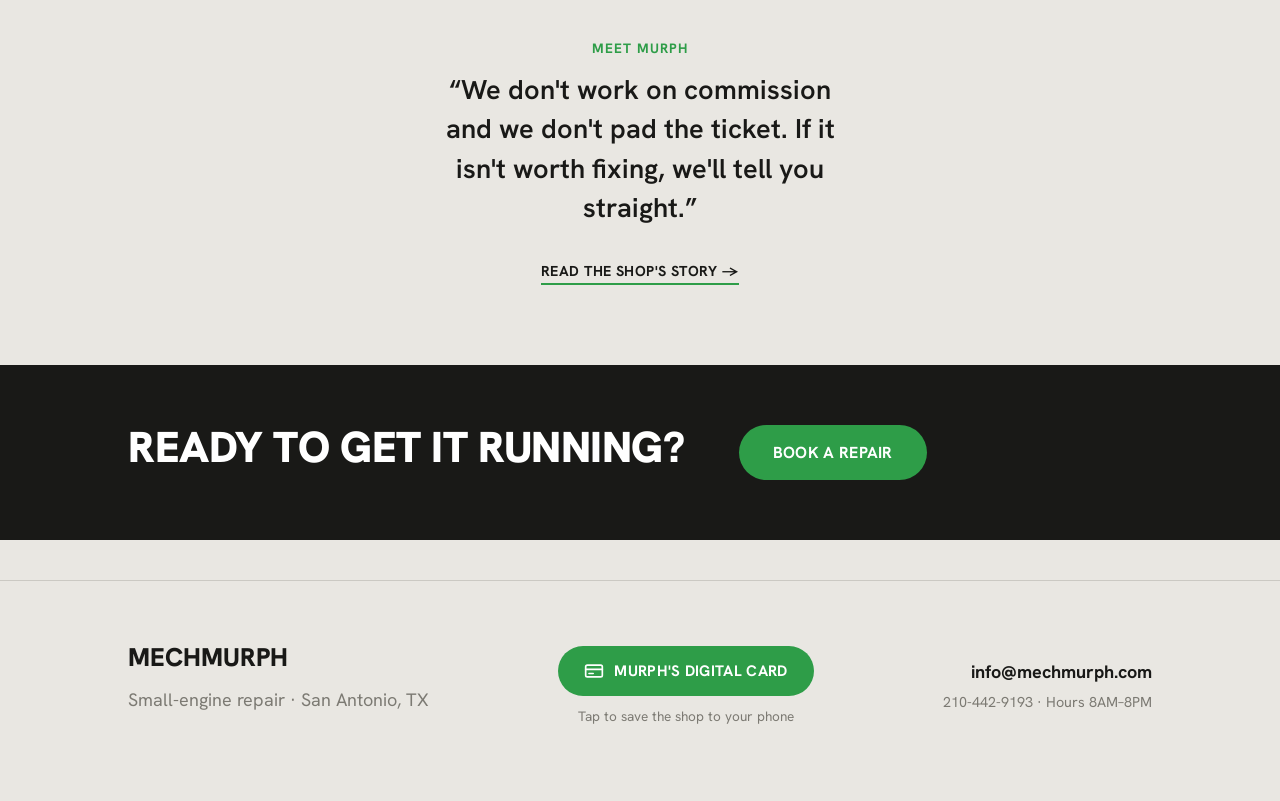
==== commit 20f8f6c2: "Add files via upload" ====
--- a/index.html
+++ b/index.html
@@ -117,7 +117,7 @@
         <a href="services.html">Services</a>
         <a href="about.html">About</a>
         <a href="contact.html">Contact</a>
-        <a class="cart-link" href="cart.html">Cart (1)</a>
+        <a class="cart-link" href="cart.html">Cart (0)</a>
       </nav>
       <a class="btn-book" href="appointments.html">Book now</a>
       <button class="menu-toggle" data-menu-toggle aria-label="Menu" aria-expanded="false">&#9776;</button>
@@ -266,6 +266,13 @@
         <div class="footer-brand">MechMurph</div>
         <p>Small-engine repair · San Antonio, TX</p>
       </div>
+      <div class="footer-card">
+        <a class="btn-card" href="https://dot.cards/mechmurph?s=s" target="_blank" rel="noopener">
+          <svg viewBox="0 0 24 24" fill="none" stroke-width="2" stroke-linecap="round" stroke-linejoin="round" aria-hidden="true"><rect x="2" y="5" width="20" height="14" rx="2"/><path d="M2 10h20"/><path d="M6 15h5"/></svg>
+          Murph's Digital Card
+        </a>
+        <span class="small">Tap to save the shop to your phone</span>
+      </div>
       <div class="footer-contact">
         <a href="mailto:info@mechmurph.com">info@mechmurph.com</a><br />
         <span class="small">210-442-9193 &middot; Hours 8AM&ndash;8PM</span>
--- a/css/styles.css
+++ b/css/styles.css
@@ -366,6 +366,7 @@
 .footer-inner {
   display: flex;
   flex-wrap: wrap;
+  align-items: center;
   gap: 32px;
   justify-content: space-between;
 }
@@ -374,6 +375,53 @@
 .footer-contact { text-align: right; }
 .footer-contact a { text-decoration: none; font-weight: 700; }
 .footer-contact .small { color: var(--muted); font-weight: 400; font-size: 0.9rem; }
+
+
+/* ---------- footer digital card button ---------- */
+.footer-card { text-align: center; }
+.btn-card {
+  display: inline-flex;
+  align-items: center;
+  gap: 10px;
+  background: var(--green);
+  color: #fff;
+  text-decoration: none;
+  font-weight: 700;
+  text-transform: uppercase;
+  letter-spacing: 0.02em;
+  padding: 13px 26px;
+  border-radius: 999px;
+  font-size: 0.95rem;
+  transition: background 0.15s ease;
+}
+.btn-card:hover { background: var(--green-dark); }
+.btn-card svg { width: 20px; height: 20px; stroke: #fff; flex: none; }
+.footer-card .small {
+  display: block;
+  color: var(--muted);
+  font-weight: 400;
+  font-size: 0.85rem;
+  margin-top: 10px;
+}
+
+/* ---------- contact page card callout ---------- */
+.contact-card-callout {
+  display: flex;
+  align-items: center;
+  justify-content: space-between;
+  gap: 24px;
+  flex-wrap: wrap;
+  max-width: 720px;
+  background: var(--white);
+  border: 1px solid var(--line);
+  border-radius: 12px;
+  padding: 22px 28px;
+  margin: 8px 0 40px;
+}
+.contact-card-callout .cc-text strong { display: block; font-size: 1.15rem; }
+.contact-card-callout .cc-text p { margin: 4px 0 0; font-size: 0.98rem; }
+.btn-card-lg { display: inline-flex; align-items: center; gap: 10px; white-space: nowrap; }
+.btn-card-lg svg { width: 20px; height: 20px; stroke: #fff; flex: none; }
 
 /* =========================================================
    MOBILE
@@ -397,6 +445,8 @@
   .cart-item .line-price { grid-column: 2; }
   .footer-inner { flex-direction: column; }
   .footer-contact { text-align: left; }
+  .footer-card { text-align: left; }
+  .contact-card-callout { flex-direction: column; align-items: flex-start; }
 }
 
 /* =========================================================
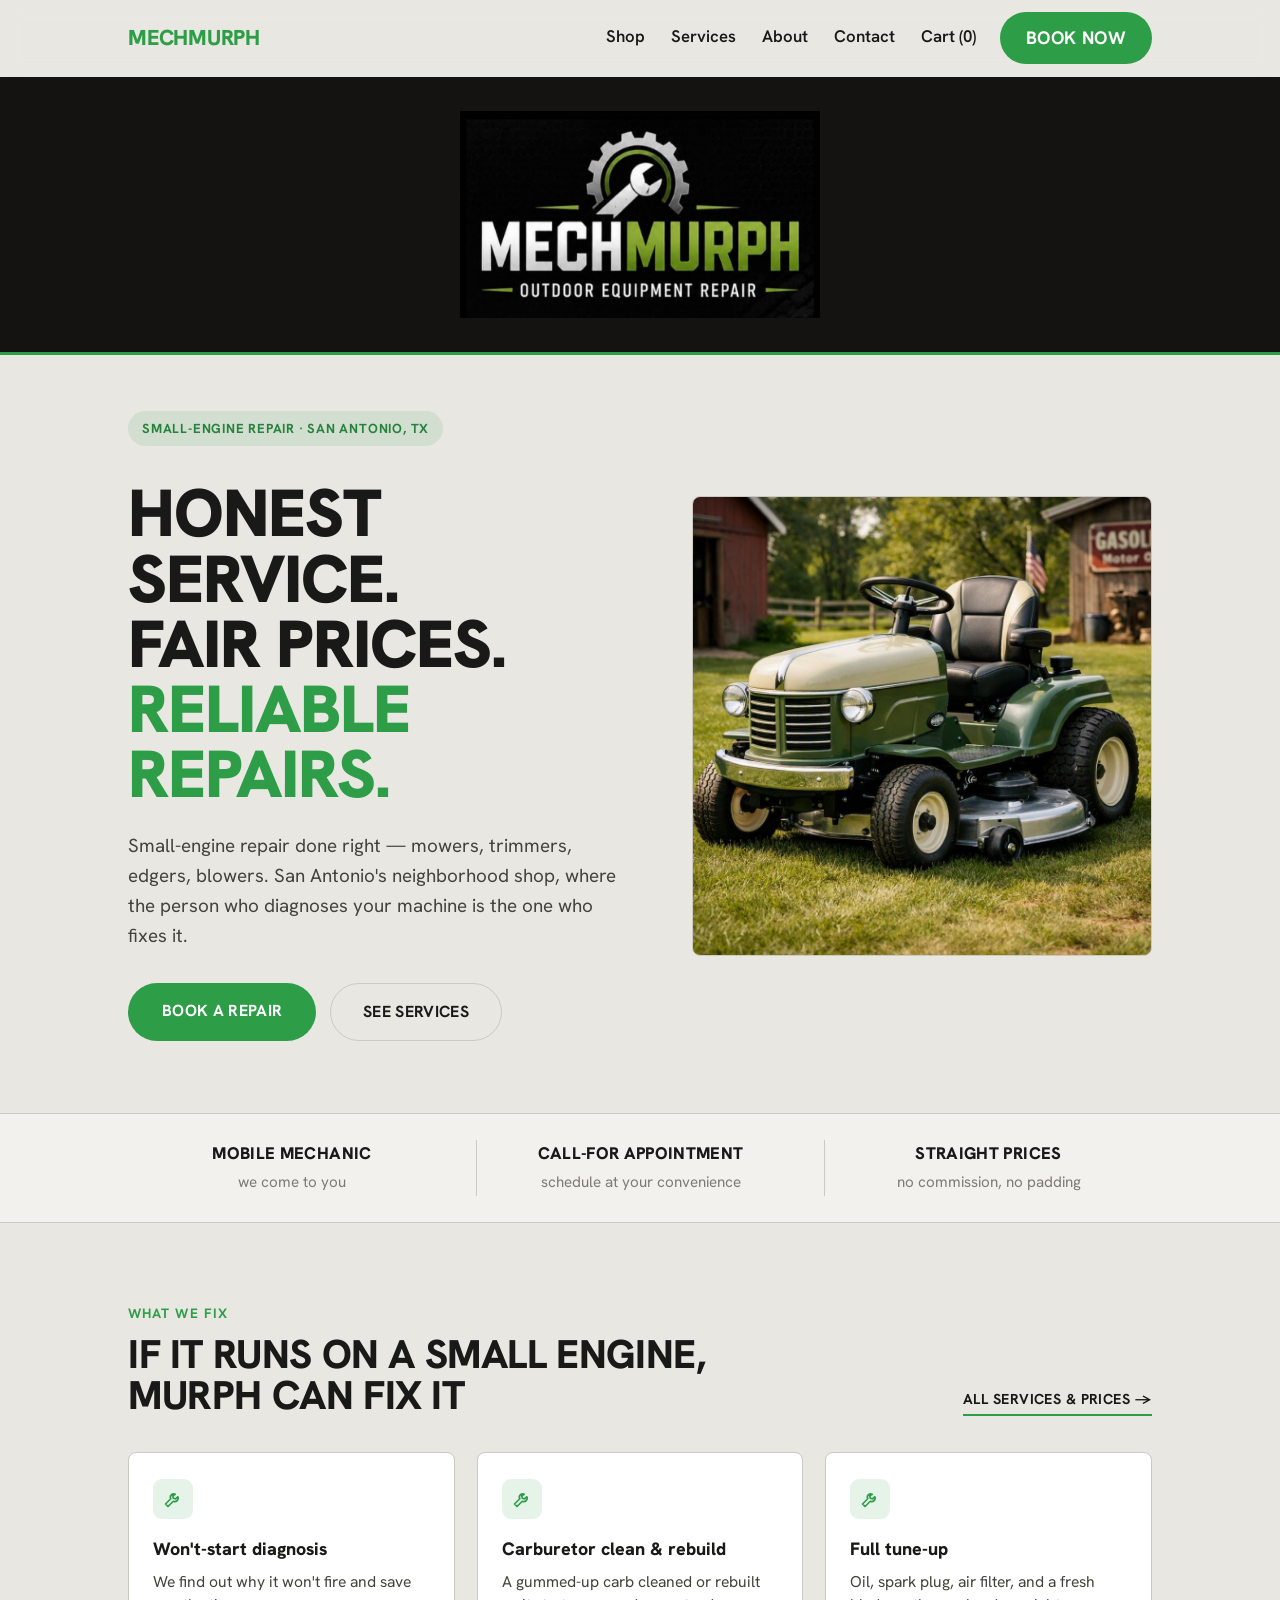
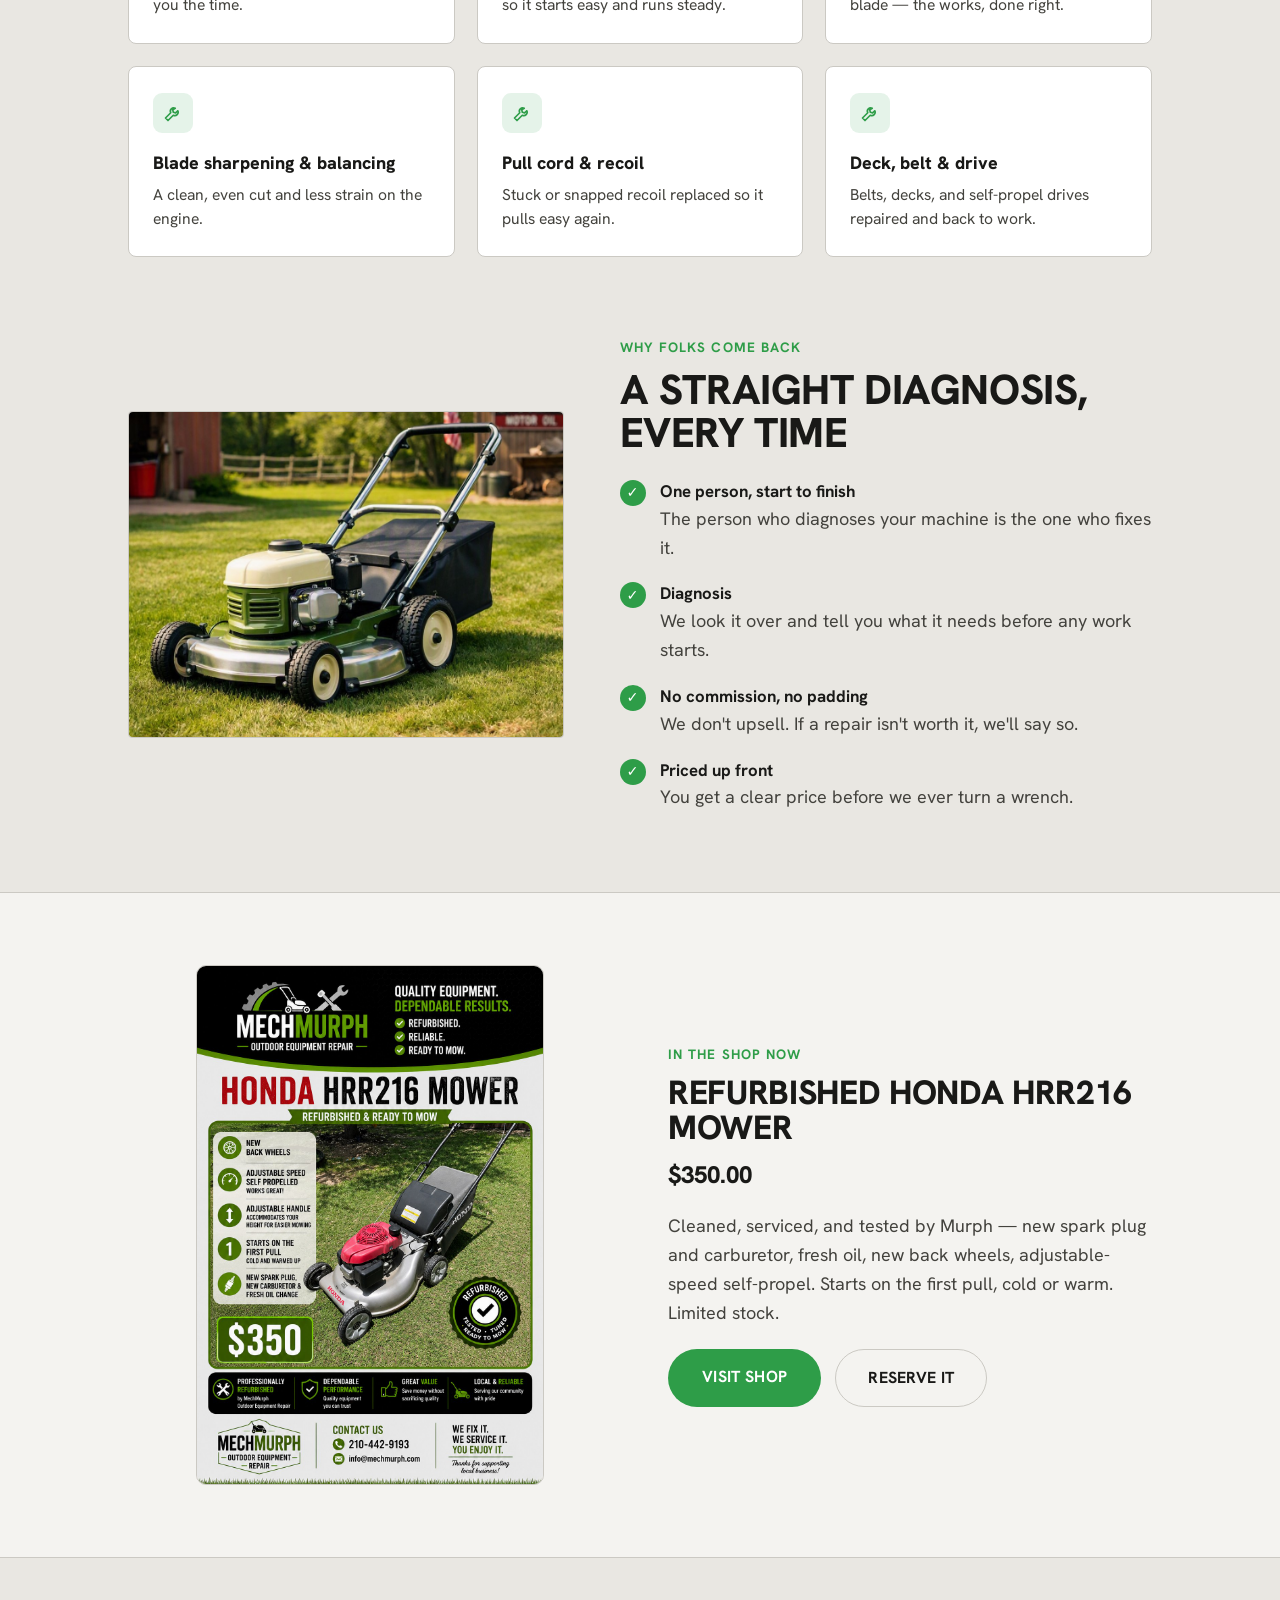
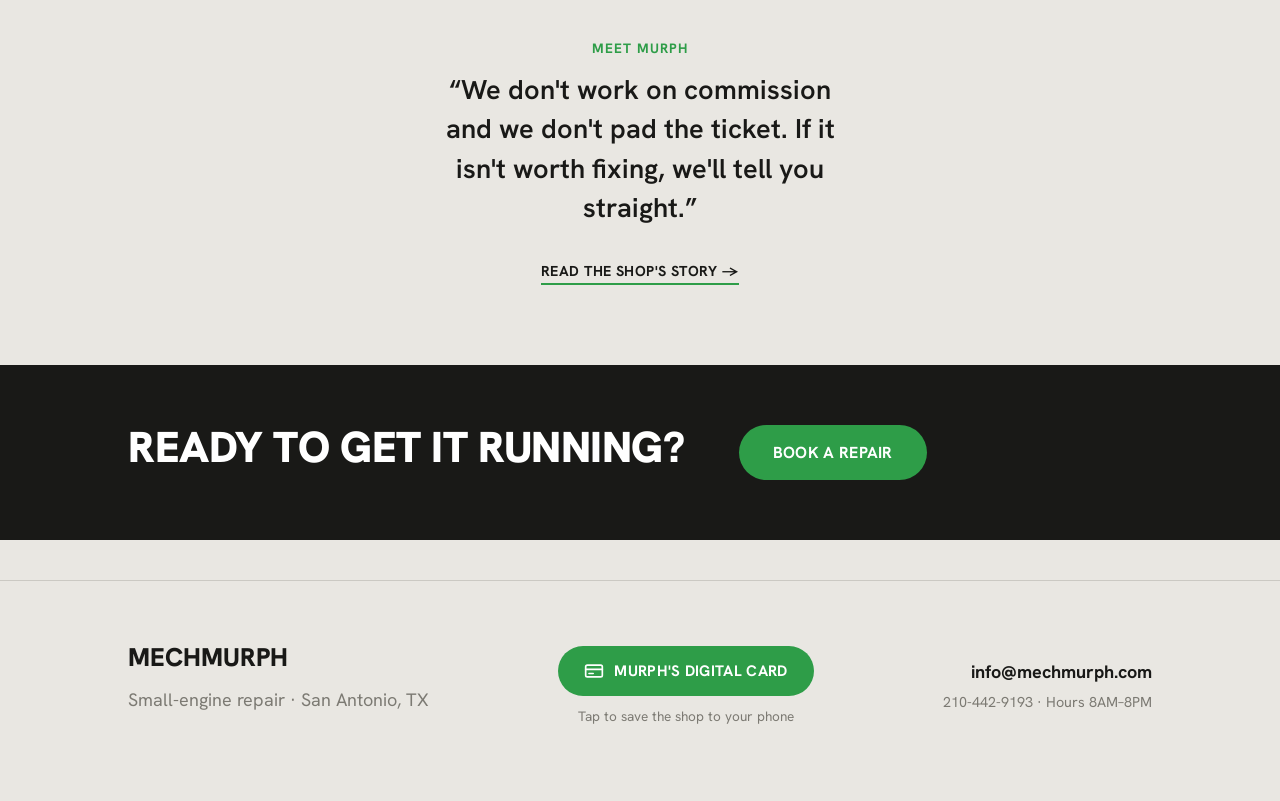
==== commit aac90724: "Add files via upload" ====
--- a/index.html
+++ b/index.html
@@ -171,7 +171,7 @@
       <div class="svc-card">
         <span class="mark"><svg viewBox="0 0 24 24" fill="none" stroke-width="2" stroke-linecap="round" stroke-linejoin="round"><path d="M14.7 6.3a4 4 0 0 0-5.4 5.4L3 18l3 3 6.3-6.3a4 4 0 0 0 5.4-5.4l-2.5 2.5-2.8-.7-.7-2.8z"/></svg></span>
         <h3>Won't-start diagnosis</h3>
-        <p>We find out why it won't fire before you spend a dime.</p>
+        <p>We find out why it won't fire and save you the time.</p>
       </div>
       <div class="svc-card">
         <span class="mark"><svg viewBox="0 0 24 24" fill="none" stroke-width="2" stroke-linecap="round" stroke-linejoin="round"><path d="M14.7 6.3a4 4 0 0 0-5.4 5.4L3 18l3 3 6.3-6.3a4 4 0 0 0 5.4-5.4l-2.5 2.5-2.8-.7-.7-2.8z"/></svg></span>
